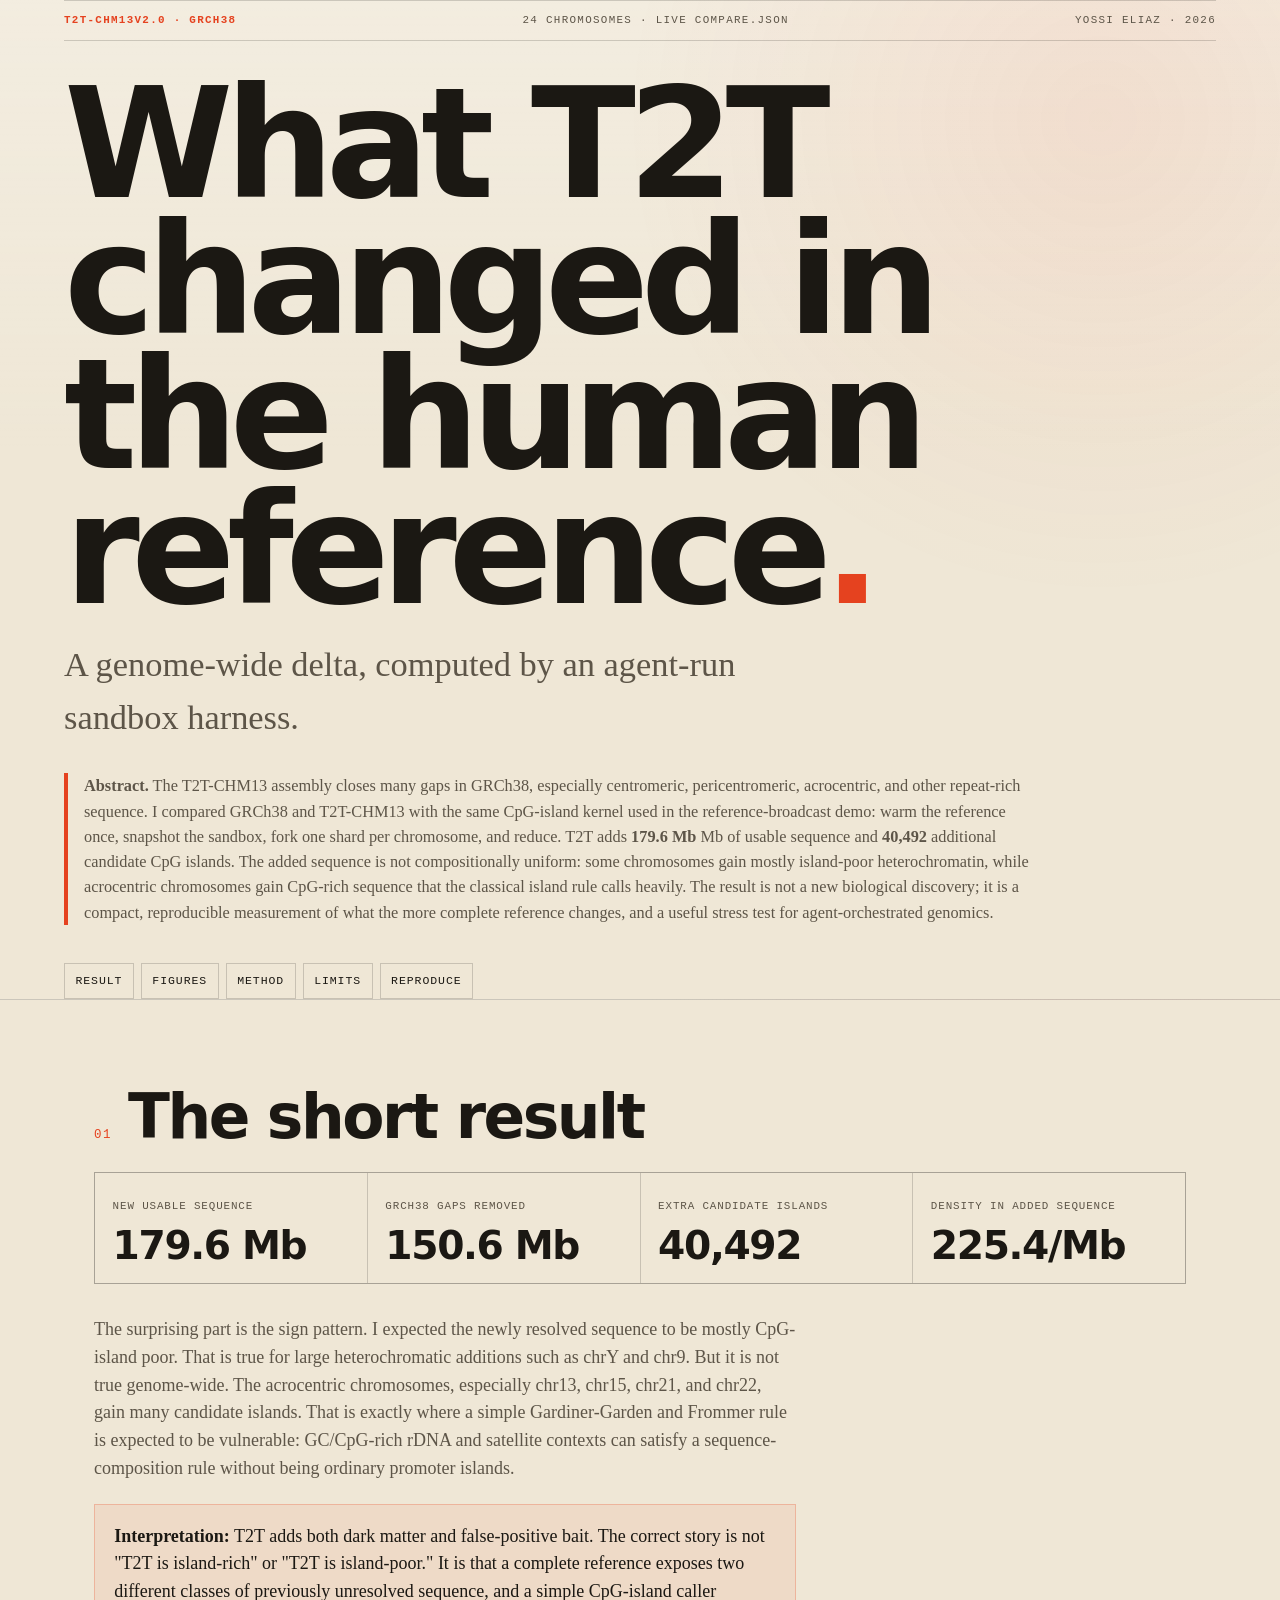
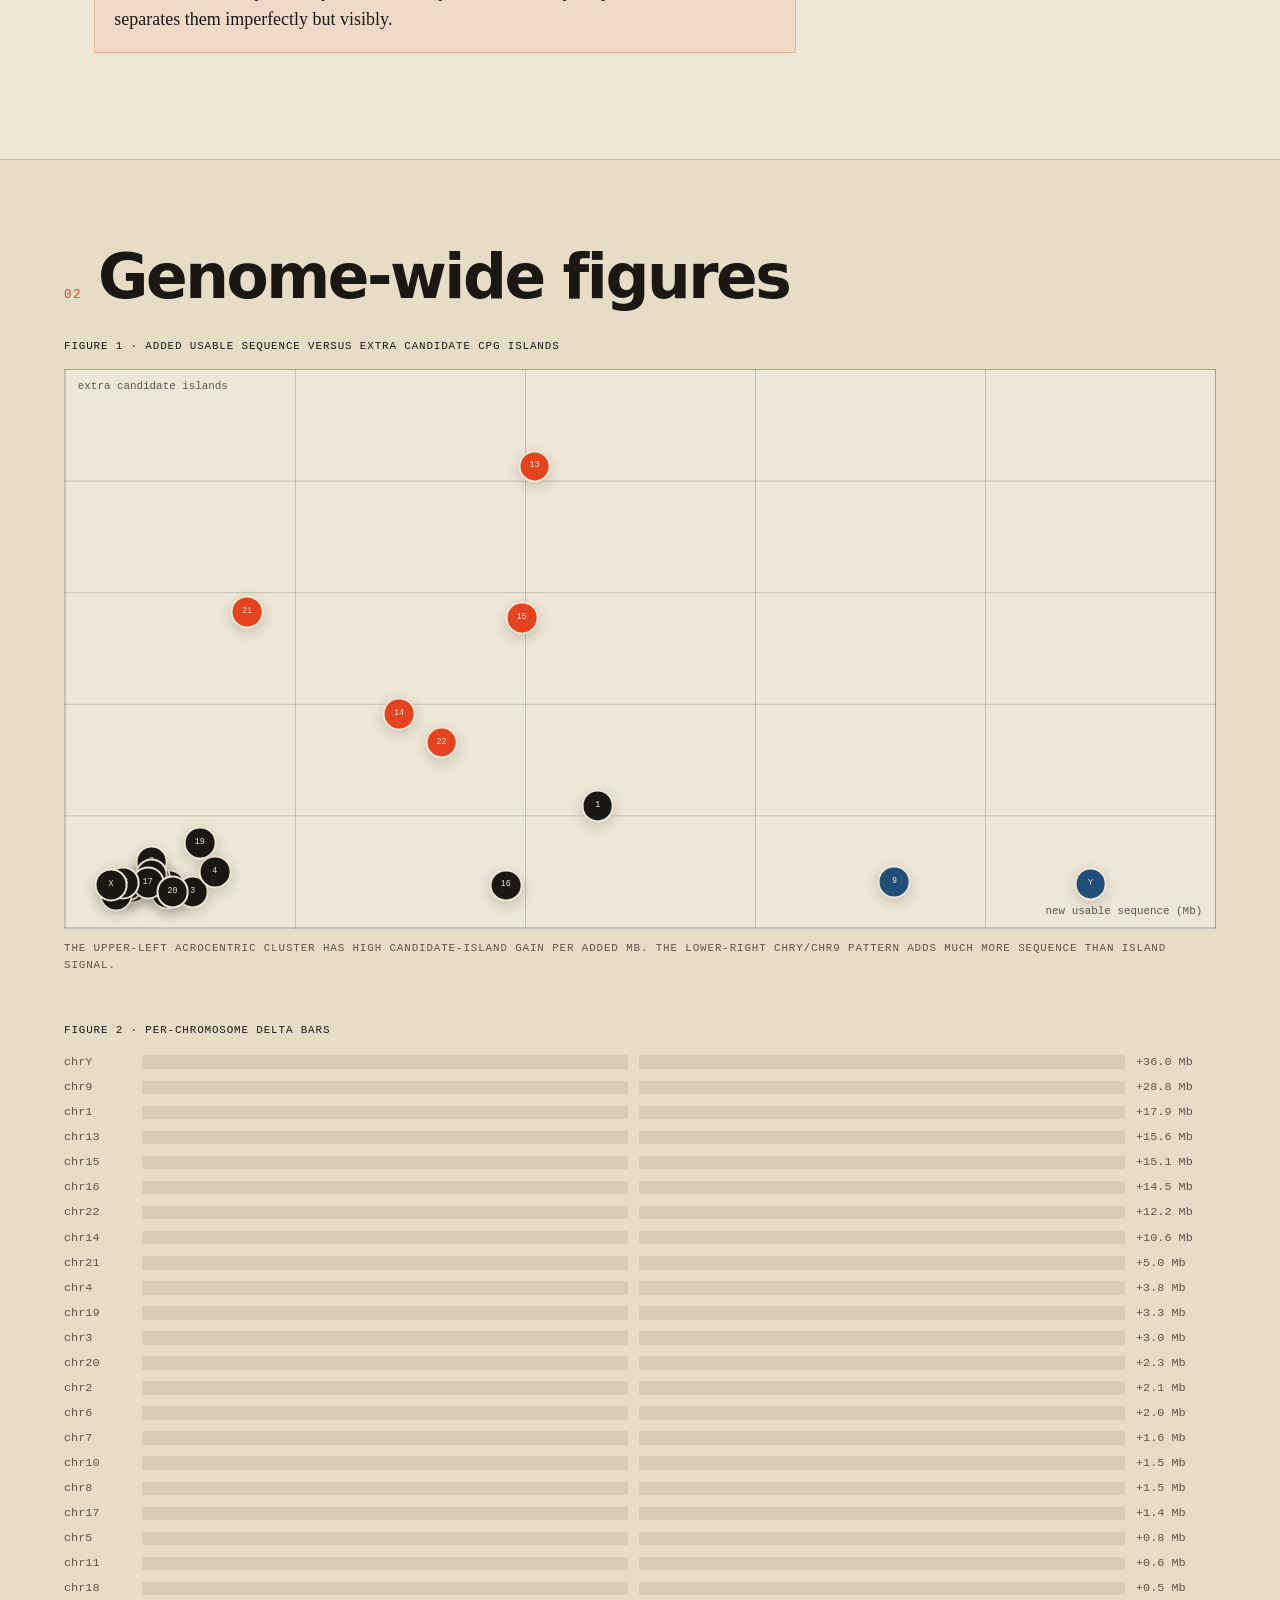
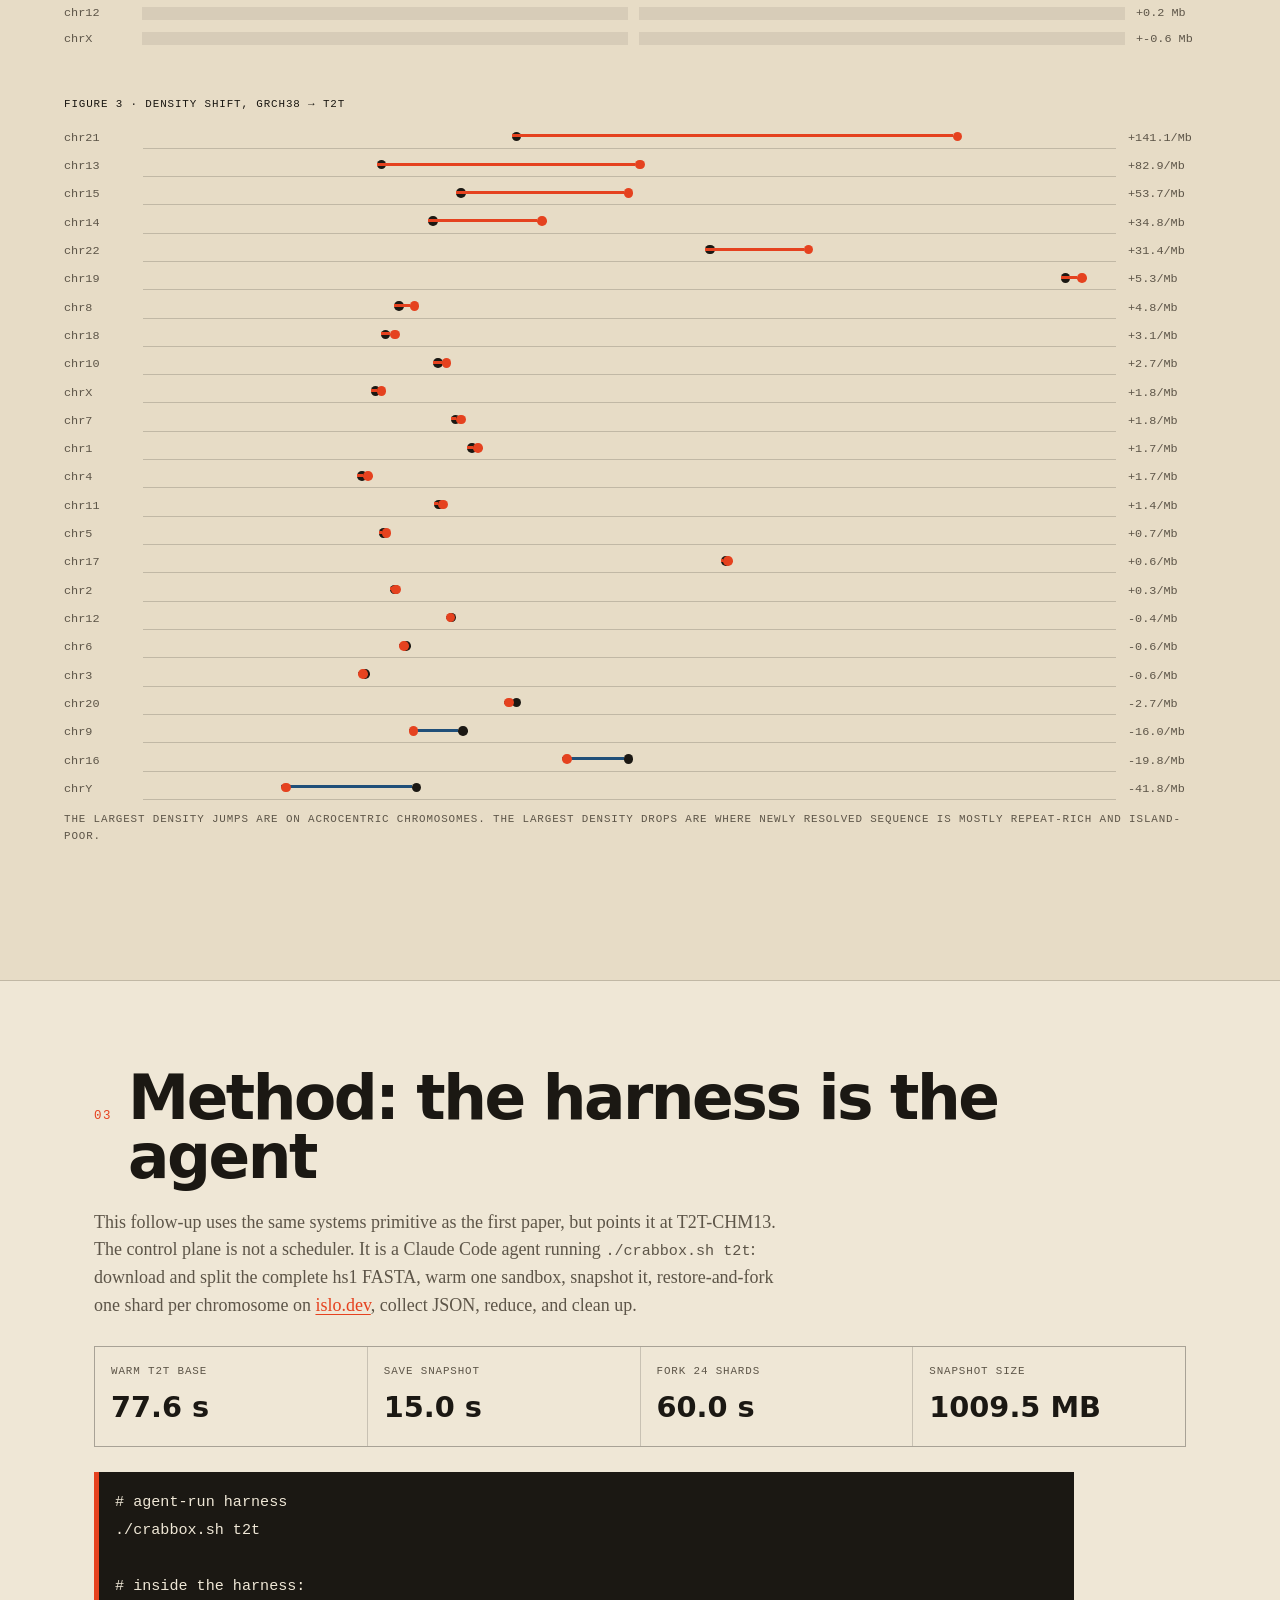
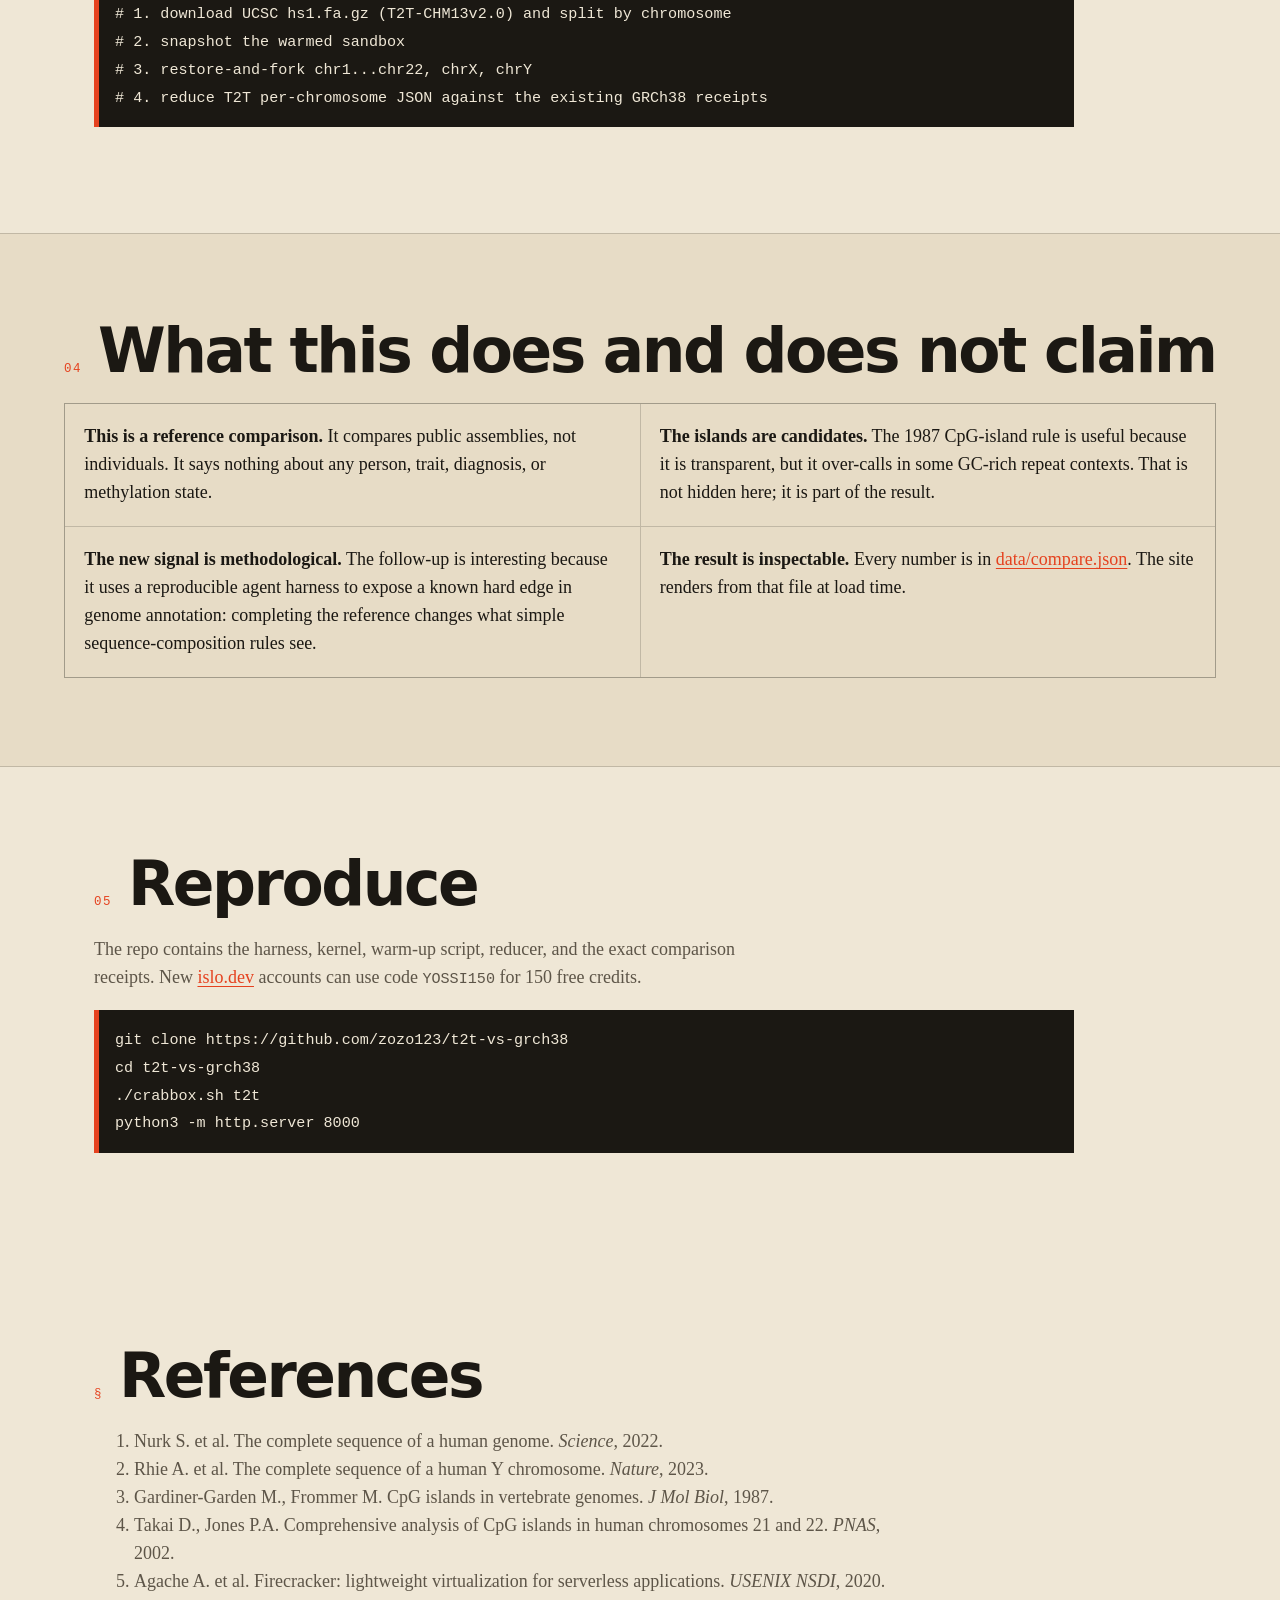
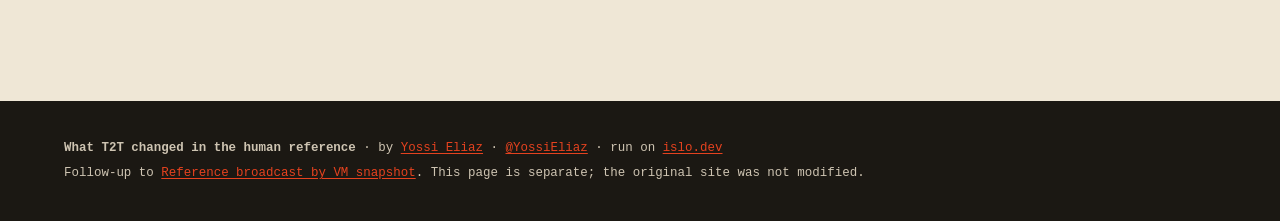
==== index.html @ 5357a129 "Publish T2T reference delta paper Co-authored-by: Cursor <cursoragent@cursor.com>" ====
<!doctype html>
<html lang="en">
<head>
  <meta charset="utf-8">
  <meta name="viewport" content="width=device-width, initial-scale=1">
  <title>What T2T changed in the human reference — a genome-wide delta from an agent-run sandbox harness</title>
  <meta name="description" content="A genome-wide GRCh38 to T2T-CHM13 comparison: 179.6 Mb of newly resolved sequence, 40,492 extra candidate CpG islands, and two distinct signals in the resolved sequence. Run end-to-end by a Claude Code harness on islo.dev.">
  <meta name="color-scheme" content="light">
  <meta property="og:type" content="article">
  <meta property="og:title" content="What T2T changed in the human reference">
  <meta property="og:description" content="The T2T delta is not one signal: resolved heterochromatin dilutes island density, while acrocentric/rDNA-rich sequence drives a large candidate-island gain.">
  <meta property="og:url" content="https://zozo123.github.io/t2t-vs-grch38/">
  <meta property="og:image" content="https://zozo123.github.io/t2t-vs-grch38/og.png">
  <meta name="twitter:card" content="summary_large_image">
  <meta name="twitter:site" content="@YossiEliaz">
  <meta name="twitter:creator" content="@YossiEliaz">
  <link rel="stylesheet" href="styles.css">
</head>
<body>
<header class="mast">
  <div class="rule"><span>T2T-CHM13v2.0 · GRCh38</span><span>24 chromosomes · live compare.json</span><span>Yossi Eliaz · 2026</span></div>
  <h1>What T2T changed in the human reference<span>.</span></h1>
  <p class="dek">A genome-wide delta, computed by an agent-run sandbox harness.</p>
  <p class="abstract"><b>Abstract.</b> The T2T-CHM13 assembly closes many gaps in GRCh38, especially centromeric, pericentromeric, acrocentric, and other repeat-rich sequence. I compared GRCh38 and T2T-CHM13 with the same CpG-island kernel used in the reference-broadcast demo: warm the reference once, snapshot the sandbox, fork one shard per chromosome, and reduce. T2T adds <b data-bind="totals.net_new_mb">179.6</b> Mb of usable sequence and <b data-bind="totals.extra_islands">40,492</b> additional candidate CpG islands. The added sequence is not compositionally uniform: some chromosomes gain mostly island-poor heterochromatin, while acrocentric chromosomes gain CpG-rich sequence that the classical island rule calls heavily. The result is not a new biological discovery; it is a compact, reproducible measurement of what the more complete reference changes, and a useful stress test for agent-orchestrated genomics.</p>
  <nav>
    <a href="#result">Result</a>
    <a href="#figures">Figures</a>
    <a href="#method">Method</a>
    <a href="#limits">Limits</a>
    <a href="#reproduce">Reproduce</a>
  </nav>
</header>

<main>
  <section id="result" class="section">
    <div class="section-head"><span>01</span><h2>The short result</h2></div>
    <div class="stats">
      <div><span>New usable sequence</span><b data-bind="totals.net_new_mb">179.6 Mb</b></div>
      <div><span>GRCh38 gaps removed</span><b data-bind="totals.grch38_n_mb">150.6 Mb</b></div>
      <div><span>Extra candidate islands</span><b data-bind="totals.extra_islands">40,492</b></div>
      <div><span>Density in added sequence</span><b data-bind="totals.new_seq_isl_per_mb">225.4/Mb</b></div>
    </div>
    <p class="lead">The surprising part is the sign pattern. I expected the newly resolved sequence to be mostly CpG-island poor. That is true for large heterochromatic additions such as chrY and chr9. But it is not true genome-wide. The acrocentric chromosomes, especially chr13, chr15, chr21, and chr22, gain many candidate islands. That is exactly where a simple Gardiner-Garden and Frommer rule is expected to be vulnerable: GC/CpG-rich rDNA and satellite contexts can satisfy a sequence-composition rule without being ordinary promoter islands.</p>
    <p class="callout"><b>Interpretation:</b> T2T adds both dark matter and false-positive bait. The correct story is not "T2T is island-rich" or "T2T is island-poor." It is that a complete reference exposes two different classes of previously unresolved sequence, and a simple CpG-island caller separates them imperfectly but visibly.</p>
  </section>

  <section id="figures" class="section alt">
    <div class="section-head"><span>02</span><h2>Genome-wide figures</h2></div>
    <figure>
      <figcaption>Figure 1 · Added usable sequence versus extra candidate CpG islands</figcaption>
      <div id="scatter" class="scatter" aria-label="Chromosome scatter plot"></div>
      <p class="note">The upper-left acrocentric cluster has high candidate-island gain per added Mb. The lower-right chrY/chr9 pattern adds much more sequence than island signal.</p>
    </figure>
    <figure>
      <figcaption>Figure 2 · Per-chromosome delta bars</figcaption>
      <div id="bars" class="bars" aria-label="Per-chromosome delta bars"></div>
    </figure>
    <figure>
      <figcaption>Figure 3 · Density shift, GRCh38 → T2T</figcaption>
      <div id="density" class="density" aria-label="Density slope chart"></div>
      <p class="note">The largest density jumps are on acrocentric chromosomes. The largest density drops are where newly resolved sequence is mostly repeat-rich and island-poor.</p>
    </figure>
  </section>

  <section id="method" class="section">
    <div class="section-head"><span>03</span><h2>Method: the harness is the agent</h2></div>
    <p class="lead">This follow-up uses the same systems primitive as the first paper, but points it at T2T-CHM13. The control plane is not a scheduler. It is a Claude Code agent running <code>./crabbox.sh t2t</code>: download and split the complete hs1 FASTA, warm one sandbox, snapshot it, restore-and-fork one shard per chromosome on <a href="https://islo.dev">islo.dev</a>, collect JSON, reduce, and clean up.</p>
    <div class="timeline">
      <div><span>Warm T2T base</span><b data-bind="timings.warmup_sec">77.6 s</b></div>
      <div><span>Save snapshot</span><b data-bind="snapshot.save_sec">15.0 s</b></div>
      <div><span>Fork 24 shards</span><b data-bind="timings.map_wallclock_sec">60.0 s</b></div>
      <div><span>Snapshot size</span><b data-bind="snapshot.size">1009.5 MB</b></div>
    </div>
    <pre><code># agent-run harness
./crabbox.sh t2t

# inside the harness:
# 1. download UCSC hs1.fa.gz (T2T-CHM13v2.0) and split by chromosome
# 2. snapshot the warmed sandbox
# 3. restore-and-fork chr1...chr22, chrX, chrY
# 4. reduce T2T per-chromosome JSON against the existing GRCh38 receipts</code></pre>
  </section>

  <section id="limits" class="section alt">
    <div class="section-head"><span>04</span><h2>What this does and does not claim</h2></div>
    <div class="grid">
      <p><b>This is a reference comparison.</b> It compares public assemblies, not individuals. It says nothing about any person, trait, diagnosis, or methylation state.</p>
      <p><b>The islands are candidates.</b> The 1987 CpG-island rule is useful because it is transparent, but it over-calls in some GC-rich repeat contexts. That is not hidden here; it is part of the result.</p>
      <p><b>The new signal is methodological.</b> The follow-up is interesting because it uses a reproducible agent harness to expose a known hard edge in genome annotation: completing the reference changes what simple sequence-composition rules see.</p>
      <p><b>The result is inspectable.</b> Every number is in <a href="./data/compare.json">data/compare.json</a>. The site renders from that file at load time.</p>
    </div>
  </section>

  <section id="reproduce" class="section">
    <div class="section-head"><span>05</span><h2>Reproduce</h2></div>
    <p class="lead">The repo contains the harness, kernel, warm-up script, reducer, and the exact comparison receipts. New <a href="https://islo.dev">islo.dev</a> accounts can use code <code>YOSSI150</code> for 150 free credits.</p>
    <pre><code>git clone https://github.com/zozo123/t2t-vs-grch38
cd t2t-vs-grch38
./crabbox.sh t2t
python3 -m http.server 8000</code></pre>
  </section>

  <section class="section refs">
    <div class="section-head"><span>§</span><h2>References</h2></div>
    <ol>
      <li>Nurk S. et al. The complete sequence of a human genome. <i>Science</i>, 2022.</li>
      <li>Rhie A. et al. The complete sequence of a human Y chromosome. <i>Nature</i>, 2023.</li>
      <li>Gardiner-Garden M., Frommer M. CpG islands in vertebrate genomes. <i>J Mol Biol</i>, 1987.</li>
      <li>Takai D., Jones P.A. Comprehensive analysis of CpG islands in human chromosomes 21 and 22. <i>PNAS</i>, 2002.</li>
      <li>Agache A. et al. Firecracker: lightweight virtualization for serverless applications. <i>USENIX NSDI</i>, 2020.</li>
    </ol>
  </section>
</main>

<footer>
  <p><b>What T2T changed in the human reference</b> · by <a href="https://www.linkedin.com/in/yossi-eliaz">Yossi Eliaz</a> · <a href="https://x.com/YossiEliaz">@YossiEliaz</a> · run on <a href="https://islo.dev">islo.dev</a></p>
  <p>Follow-up to <a href="https://zozo123.github.io/genomics-sandboxes/">Reference broadcast by VM snapshot</a>. This page is separate; the original site was not modified.</p>
</footer>

<script src="script.js"></script>
</body>
</html>
---- styles.css ----
:root {
  --paper: #efe7d6;
  --paper-2: #e7dcc6;
  --ink: #1b1813;
  --ink-2: #5d5548;
  --rule: rgba(27, 24, 19, .18);
  --hot: #e5421f;
  --blue: #204f79;
  --green: #486b36;
  --mono: "IBM Plex Mono", ui-monospace, SFMono-Regular, Menlo, monospace;
  --serif: "Newsreader", Georgia, serif;
  --display: "Bricolage Grotesque", Inter, system-ui, sans-serif;
}
* { box-sizing: border-box; }
body {
  margin: 0;
  background: var(--paper);
  color: var(--ink);
  font-family: var(--serif);
  font-size: 18px;
  line-height: 1.55;
}
a { color: var(--hot); text-underline-offset: .15em; }
.mast, .section, footer { padding-inline: clamp(1.25rem, 5vw, 5rem); }
.mast {
  min-height: 92vh;
  display: flex;
  flex-direction: column;
  justify-content: center;
  border-bottom: 1px solid var(--rule);
  background:
    radial-gradient(circle at 86% 12%, rgba(229,66,31,.08), transparent 34%),
    linear-gradient(180deg, rgba(255,255,255,.24), transparent 45%);
}
.rule {
  display: flex;
  justify-content: space-between;
  gap: 1rem;
  max-width: 1180px;
  font-family: var(--mono);
  font-size: .68rem;
  text-transform: uppercase;
  letter-spacing: .12em;
  color: var(--ink-2);
  border-block: 1px solid var(--rule);
  padding: .7rem 0;
}
.rule span:first-child { color: var(--hot); font-weight: 600; }
h1 {
  max-width: 980px;
  margin: 2.2rem 0 0;
  font-family: var(--display);
  font-weight: 800;
  letter-spacing: -.055em;
  line-height: .88;
  font-size: clamp(4rem, 12vw, 10.5rem);
}
h1 span { color: var(--hot); }
.dek {
  margin: 1.3rem 0 .8rem;
  max-width: 720px;
  font-size: clamp(1.3rem, 3vw, 2.15rem);
  color: var(--ink-2);
}
.abstract {
  max-width: 980px;
  margin: 1rem 0 1.4rem;
  color: var(--ink-2);
  font-size: 1.02rem;
  border-left: 4px solid var(--hot);
  padding-left: 1rem;
}
nav { display: flex; flex-wrap: wrap; gap: .45rem; margin-top: 1rem; }
nav a {
  font-family: var(--mono);
  font-size: .72rem;
  text-transform: uppercase;
  letter-spacing: .08em;
  color: var(--ink);
  border: 1px solid var(--rule);
  padding: .48rem .65rem;
  text-decoration: none;
}
nav a:hover { background: var(--ink); color: var(--paper); }
.section {
  max-width: 1220px;
  margin: 0 auto;
  padding-block: clamp(3rem, 7vw, 5.5rem);
}
.section.alt {
  max-width: none;
  background: var(--paper-2);
  border-block: 1px solid var(--rule);
}
.section.alt > * { max-width: 1220px; margin-inline: auto; }
.section-head {
  display: grid;
  grid-template-columns: auto 1fr;
  gap: 1rem;
  align-items: baseline;
  margin-bottom: 1.4rem;
}
.section-head span {
  font-family: var(--mono);
  color: var(--hot);
  font-size: .78rem;
  letter-spacing: .12em;
}
h2 {
  margin: 0;
  font-family: var(--display);
  font-size: clamp(2rem, 4.8vw, 4rem);
  line-height: .95;
  letter-spacing: -.04em;
}
.lead, .callout { max-width: 78ch; color: var(--ink-2); }
.callout {
  color: var(--ink);
  background: rgba(229,66,31,.08);
  border: 1px solid rgba(229,66,31,.25);
  padding: 1.1rem 1.2rem;
  margin-top: 1.3rem;
}
.stats {
  display: grid;
  grid-template-columns: repeat(4, minmax(0, 1fr));
  gap: 1px;
  margin: 1.6rem 0 2rem;
  background: var(--rule);
  border: 1px solid var(--rule);
}
.stats div {
  background: var(--paper);
  padding: 1.1rem;
}
.stats span, figcaption, .note {
  font-family: var(--mono);
  text-transform: uppercase;
  letter-spacing: .08em;
  font-size: .68rem;
  color: var(--ink-2);
}
.stats b {
  display: block;
  margin-top: .5rem;
  font-family: var(--display);
  font-size: clamp(1.5rem, 3.2vw, 2.45rem);
  line-height: 1;
  letter-spacing: -.035em;
}
figure { margin: 2rem 0 3rem; }
figcaption { margin-bottom: .9rem; color: var(--ink); }
.scatter {
  position: relative;
  height: 560px;
  background:
    linear-gradient(90deg, var(--rule) 1px, transparent 1px) 0 0 / 20% 100%,
    linear-gradient(0deg, var(--rule) 1px, transparent 1px) 0 0 / 100% 20%,
    rgba(255,255,255,.28);
  border: 1px solid var(--rule);
}
.pt {
  position: absolute;
  width: 2.05rem;
  height: 2.05rem;
  transform: translate(-50%, 50%);
  border-radius: 50%;
  display: grid;
  place-items: center;
  background: var(--ink);
  color: var(--paper);
  font-family: var(--mono);
  font-size: .52rem;
  border: 2px solid var(--paper);
  box-shadow: 0 4px 14px rgba(27,24,19,.18);
}
.pt.acro { background: var(--hot); }
.pt.het { background: var(--blue); }
.axis {
  position: absolute;
  font-family: var(--mono);
  font-size: .68rem;
  color: var(--ink-2);
}
.axis.x { right: .8rem; bottom: .5rem; }
.axis.y { left: .8rem; top: .5rem; }
.bars, .density { display: grid; gap: .42rem; }
.barrow {
  display: grid;
  grid-template-columns: 4.2rem 1fr 1fr 5rem;
  gap: .7rem;
  align-items: center;
}
.barrow .name, .barrow .val, .density .name, .density .val {
  font-family: var(--mono);
  font-size: .74rem;
  color: var(--ink-2);
}
.track {
  height: .85rem;
  background: rgba(27,24,19,.08);
  position: relative;
  overflow: hidden;
}
.fill {
  height: 100%;
  width: var(--w);
  background: var(--blue);
}
.fill.hot { background: var(--hot); }
.fill.green { background: var(--green); }
.density-row {
  display: grid;
  grid-template-columns: 4.2rem 1fr 5.5rem;
  gap: .75rem;
  align-items: center;
}
.slope {
  height: 1.35rem;
  position: relative;
  border-bottom: 1px solid var(--rule);
}
.slope i {
  position: absolute;
  top: .45rem;
  left: var(--a);
  width: max(2px, calc(var(--b) - var(--a)));
  height: 3px;
  background: var(--hot);
}
.slope i.down {
  background: var(--blue);
  left: var(--b);
  width: max(2px, calc(var(--a) - var(--b)));
}
.slope:before, .slope:after {
  content: "";
  position: absolute;
  top: .28rem;
  width: .6rem;
  height: .6rem;
  border-radius: 50%;
  background: var(--ink);
}
.slope:before { left: var(--a); }
.slope:after { left: var(--b); background: var(--hot); }
.timeline {
  display: grid;
  grid-template-columns: repeat(4, minmax(0, 1fr));
  gap: 1px;
  margin: 1.6rem 0;
  background: var(--rule);
  border: 1px solid var(--rule);
}
.timeline div {
  background: var(--paper);
  padding: 1rem;
}
.timeline span {
  display: block;
  font-family: var(--mono);
  font-size: .68rem;
  text-transform: uppercase;
  letter-spacing: .08em;
  color: var(--ink-2);
}
.timeline b {
  display: block;
  font-family: var(--display);
  font-size: 1.8rem;
  margin-top: .35rem;
}
pre {
  max-width: 980px;
  overflow: auto;
  background: var(--ink);
  color: #efe7d6;
  padding: 1rem;
  border-left: 5px solid var(--hot);
}
code { font-family: var(--mono); font-size: .84em; }
.grid {
  display: grid;
  grid-template-columns: repeat(2, minmax(0, 1fr));
  gap: 1px;
  background: var(--rule);
  border: 1px solid var(--rule);
}
.grid p {
  margin: 0;
  background: var(--paper-2);
  padding: 1.2rem;
}
.refs ol { max-width: 88ch; color: var(--ink-2); }
footer {
  background: var(--ink);
  color: #cec4b2;
  padding-block: 2rem;
  font-family: var(--mono);
  font-size: .78rem;
}
footer p { max-width: 1220px; margin: .35rem auto; }
footer a { color: var(--hot); }
@media (max-width: 760px) {
  .rule { display: grid; }
  .stats, .timeline, .grid { grid-template-columns: 1fr; }
  .barrow { grid-template-columns: 3.6rem 1fr; }
  .barrow .track:nth-of-type(2), .barrow .val { display: none; }
  .scatter { height: 430px; }
}
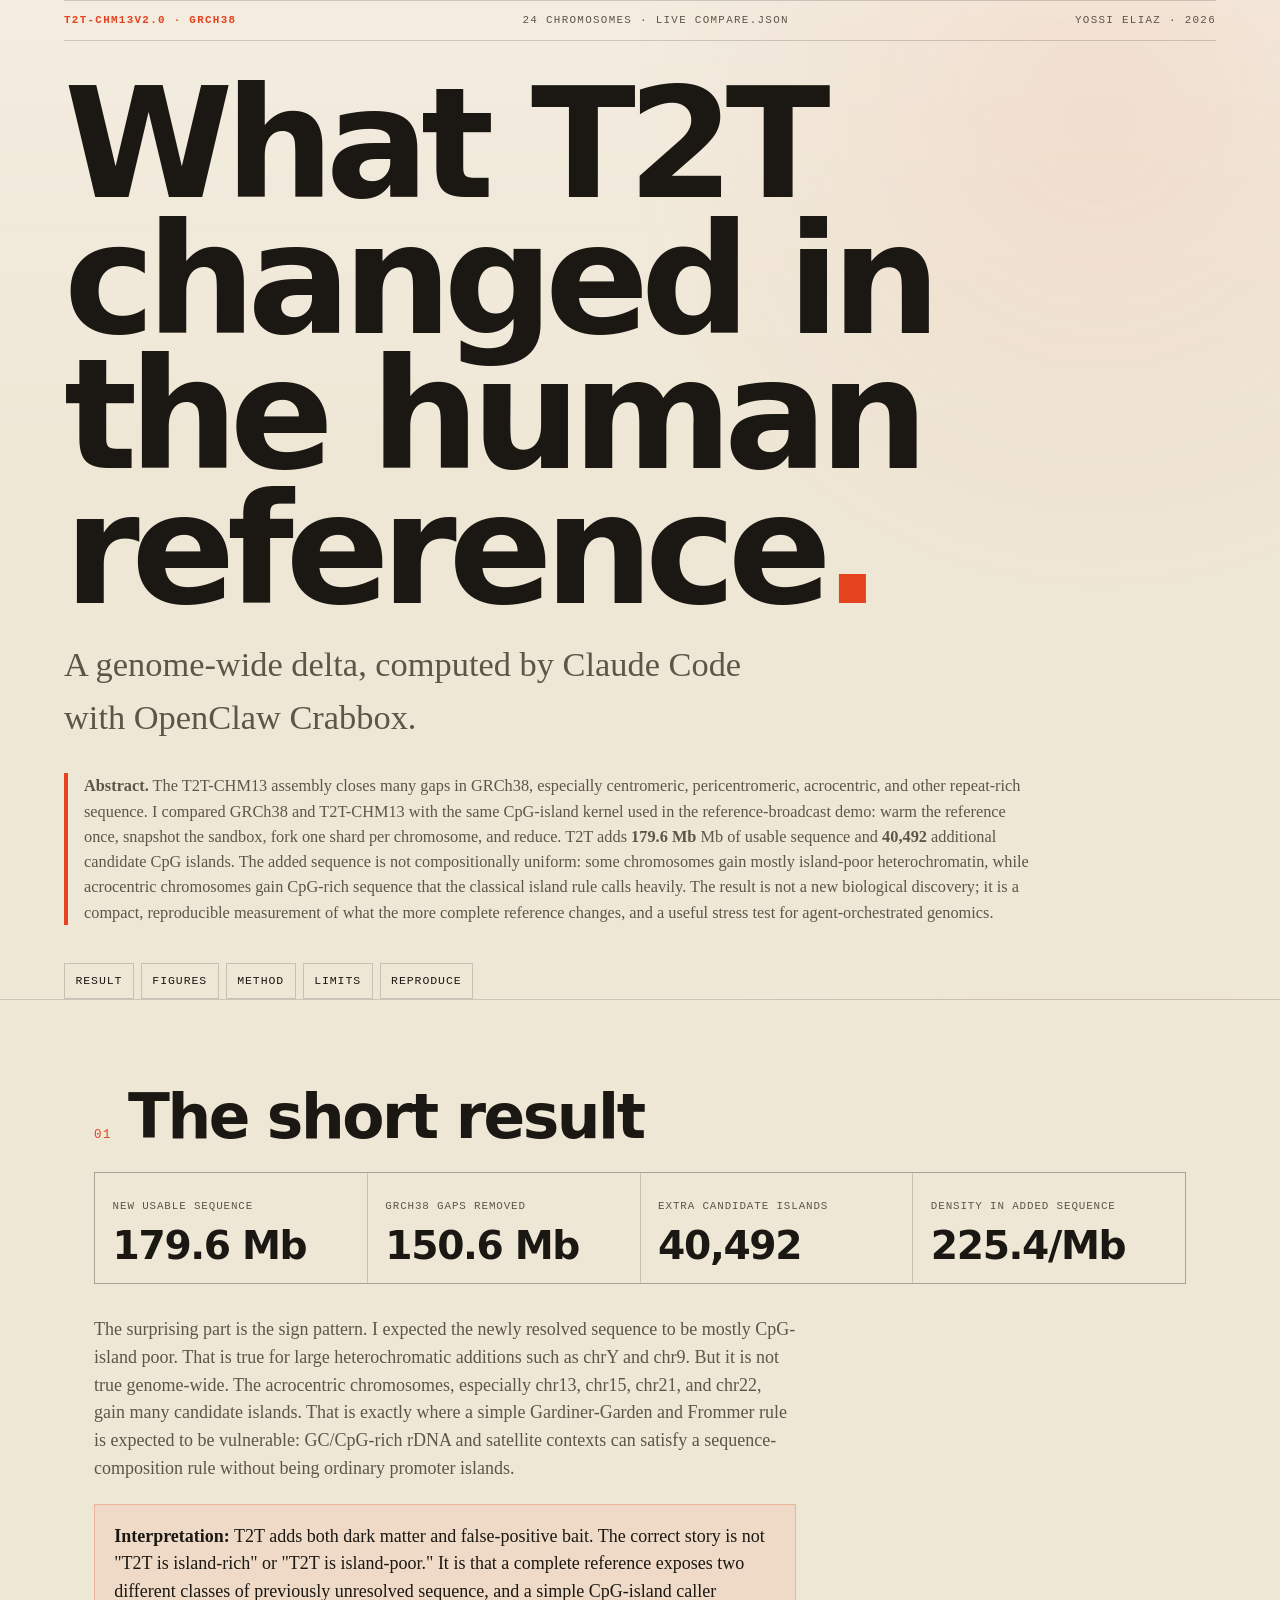
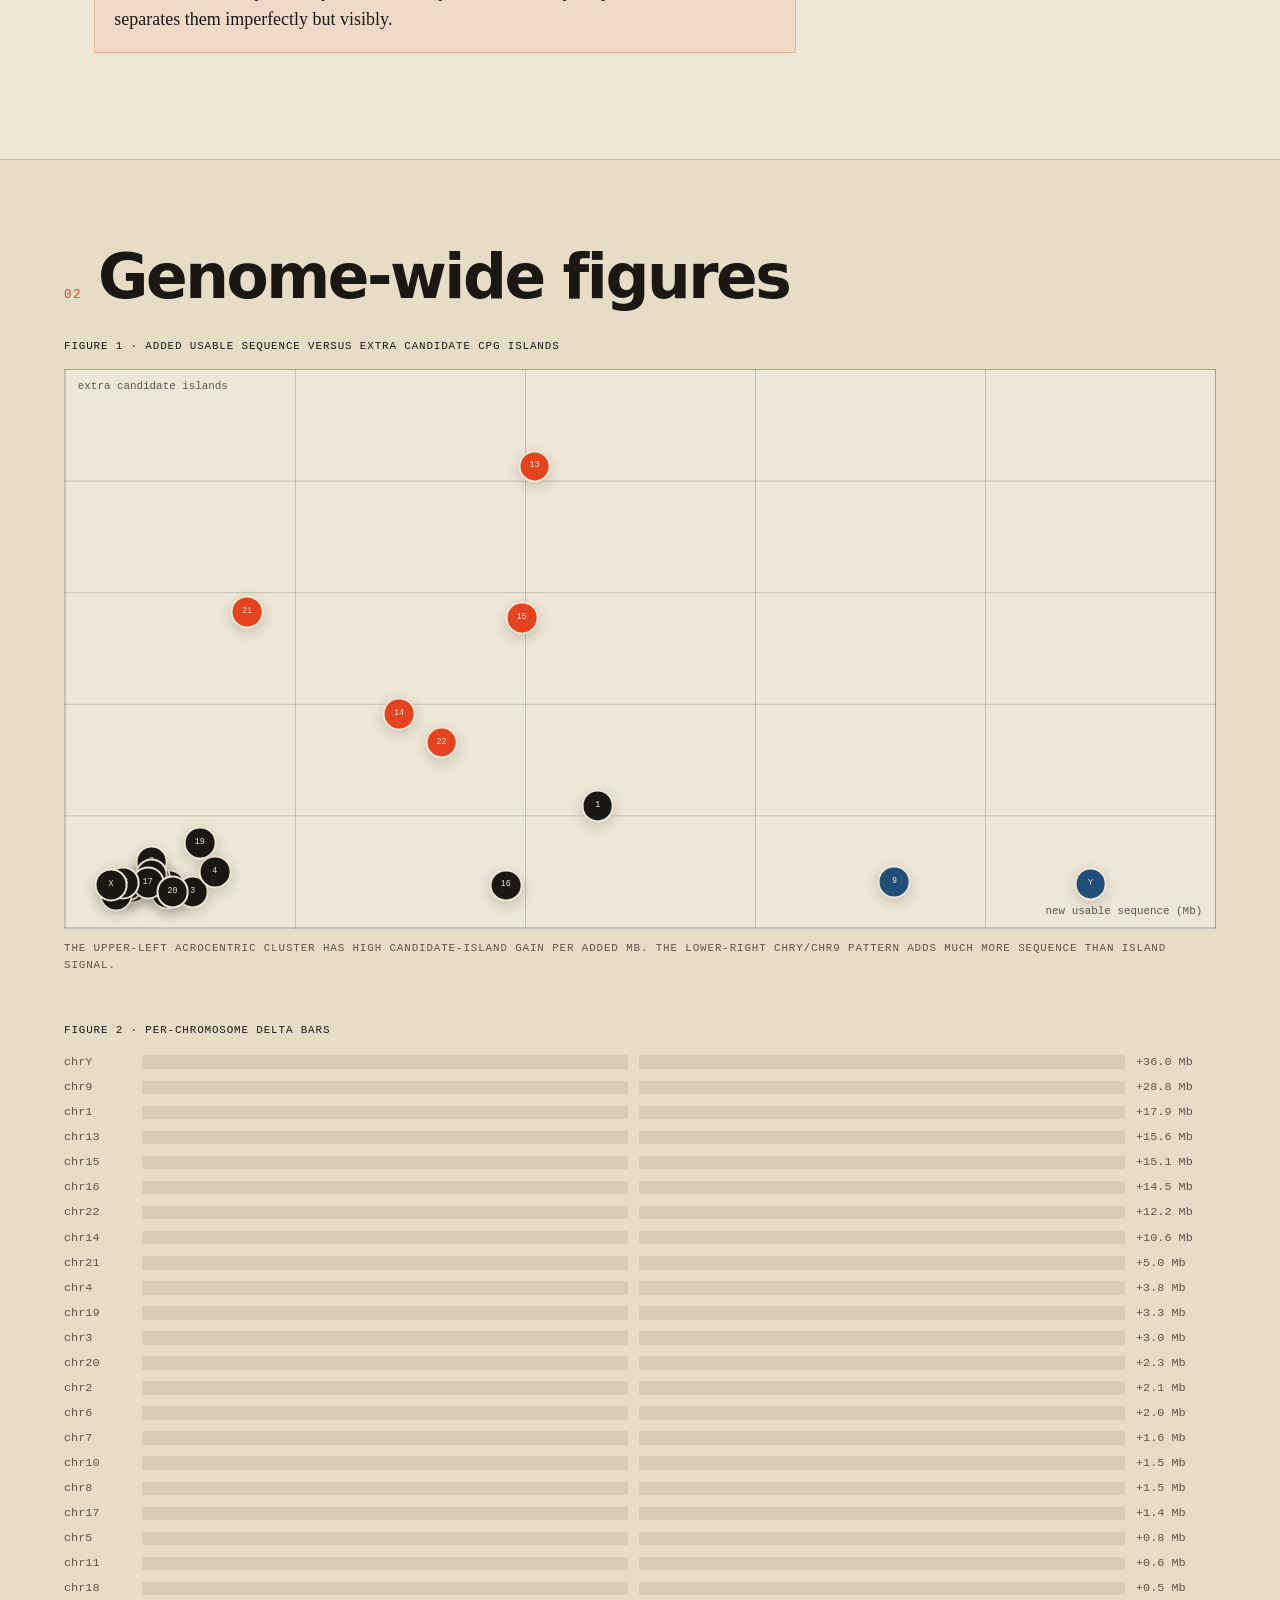
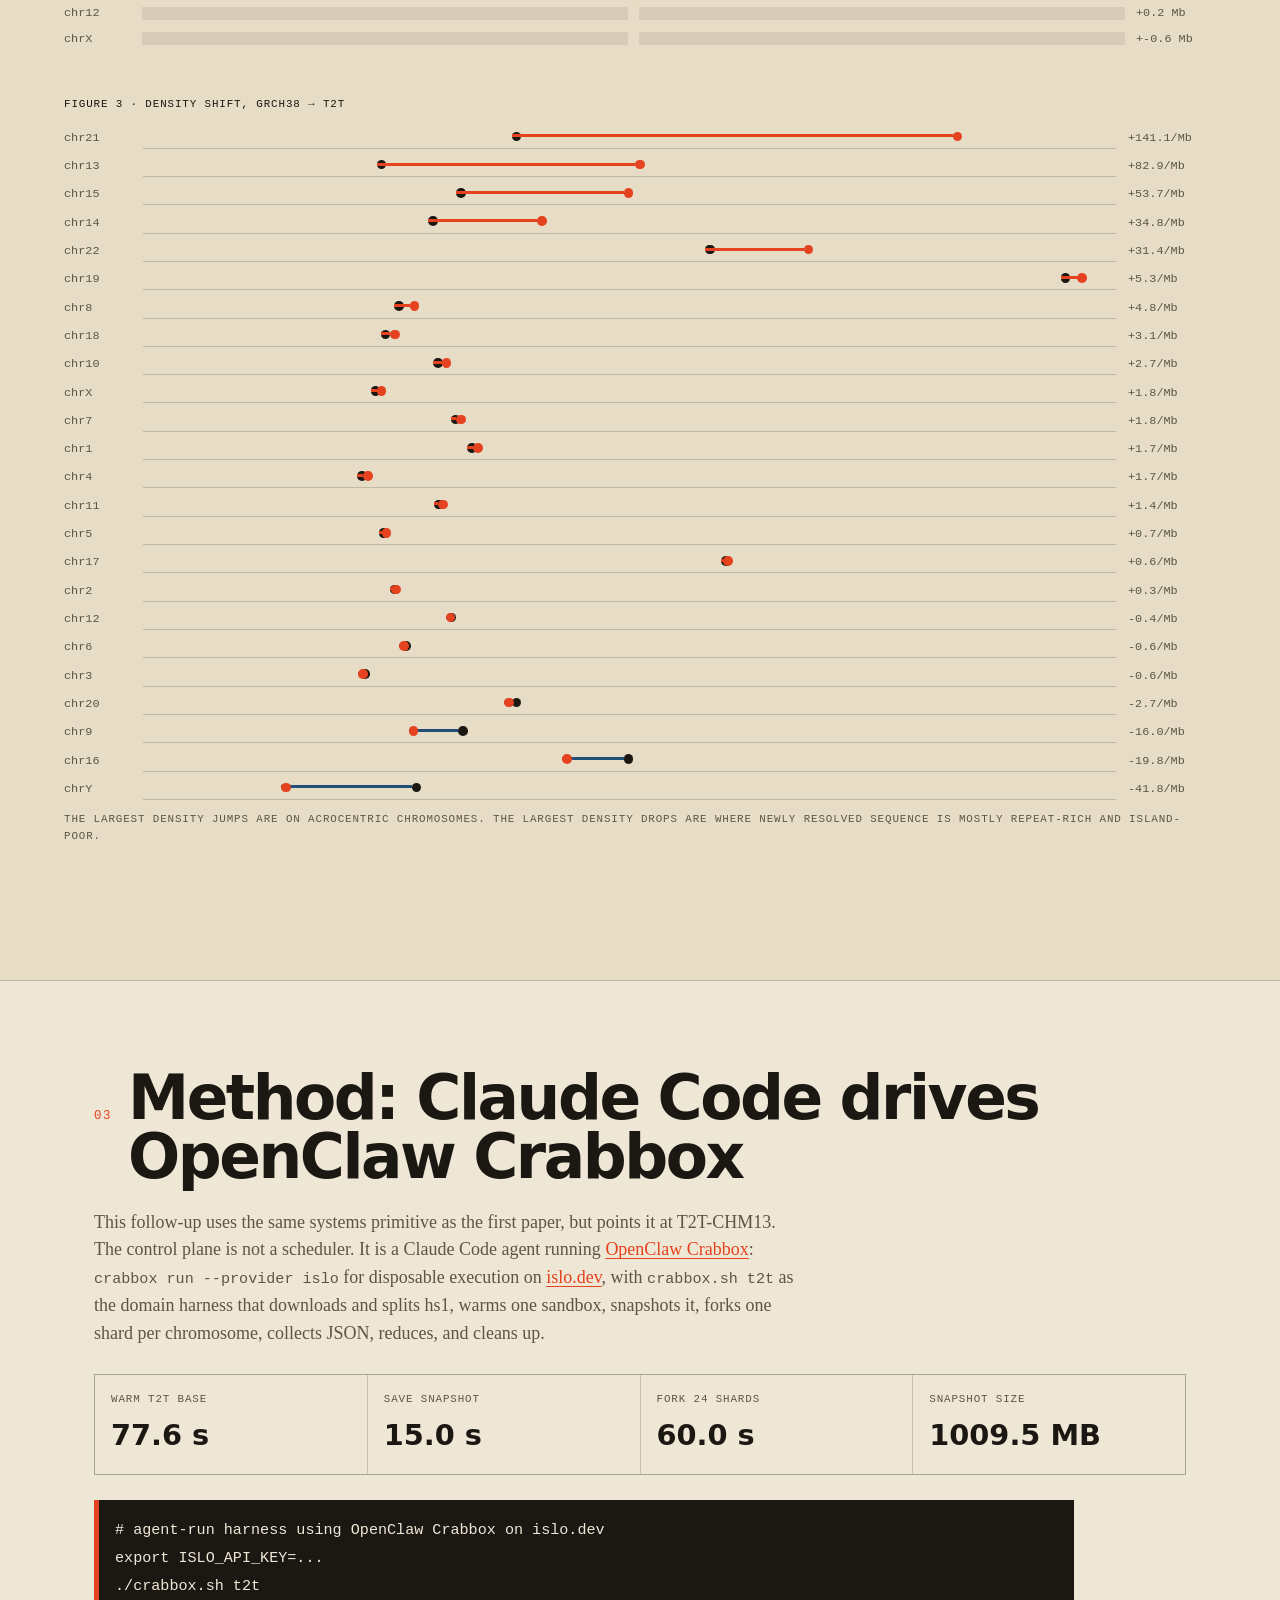
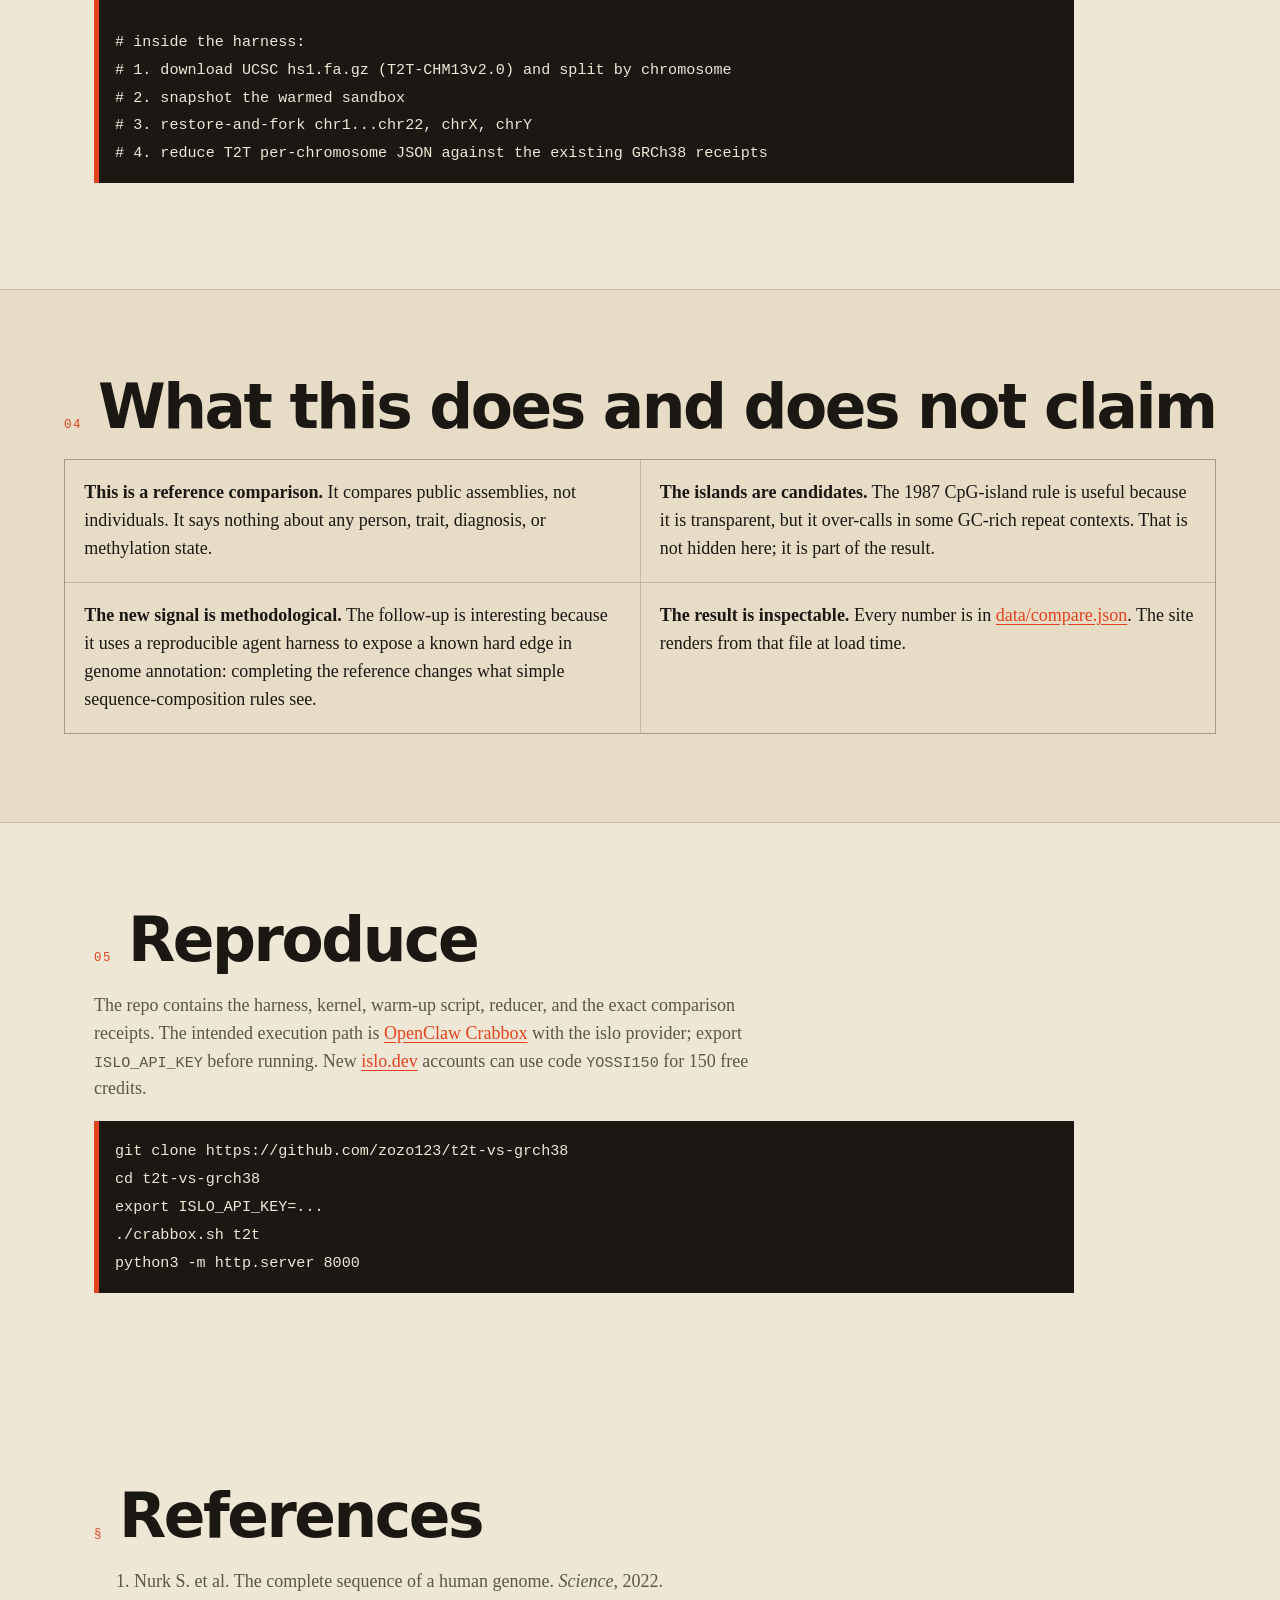
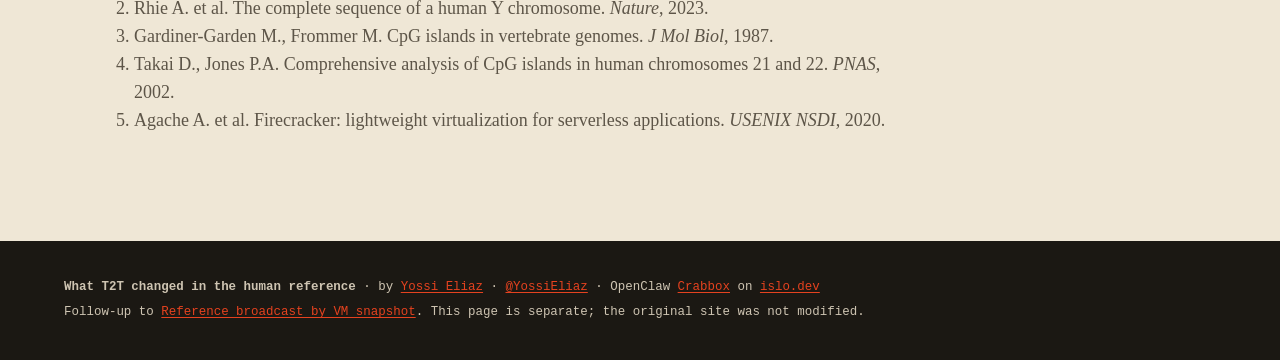
==== commit 61d1488d: "Use OpenClaw Crabbox for T2T harness Co-authored-by: Cursor <cursoragent@cursor.com>" ====
--- a/index.html
+++ b/index.html
@@ -3,8 +3,8 @@
 <head>
   <meta charset="utf-8">
   <meta name="viewport" content="width=device-width, initial-scale=1">
-  <title>What T2T changed in the human reference — a genome-wide delta from an agent-run sandbox harness</title>
-  <meta name="description" content="A genome-wide GRCh38 to T2T-CHM13 comparison: 179.6 Mb of newly resolved sequence, 40,492 extra candidate CpG islands, and two distinct signals in the resolved sequence. Run end-to-end by a Claude Code harness on islo.dev.">
+  <title>What T2T changed in the human reference — a genome-wide delta with OpenClaw Crabbox</title>
+  <meta name="description" content="A genome-wide GRCh38 to T2T-CHM13 comparison: 179.6 Mb of newly resolved sequence, 40,492 extra candidate CpG islands, and two distinct signals in the resolved sequence. Orchestrated by Claude Code with OpenClaw Crabbox on islo.dev.">
   <meta name="color-scheme" content="light">
   <meta property="og:type" content="article">
   <meta property="og:title" content="What T2T changed in the human reference">
@@ -20,7 +20,7 @@
 <header class="mast">
   <div class="rule"><span>T2T-CHM13v2.0 · GRCh38</span><span>24 chromosomes · live compare.json</span><span>Yossi Eliaz · 2026</span></div>
   <h1>What T2T changed in the human reference<span>.</span></h1>
-  <p class="dek">A genome-wide delta, computed by an agent-run sandbox harness.</p>
+  <p class="dek">A genome-wide delta, computed by Claude Code with OpenClaw Crabbox.</p>
   <p class="abstract"><b>Abstract.</b> The T2T-CHM13 assembly closes many gaps in GRCh38, especially centromeric, pericentromeric, acrocentric, and other repeat-rich sequence. I compared GRCh38 and T2T-CHM13 with the same CpG-island kernel used in the reference-broadcast demo: warm the reference once, snapshot the sandbox, fork one shard per chromosome, and reduce. T2T adds <b data-bind="totals.net_new_mb">179.6</b> Mb of usable sequence and <b data-bind="totals.extra_islands">40,492</b> additional candidate CpG islands. The added sequence is not compositionally uniform: some chromosomes gain mostly island-poor heterochromatin, while acrocentric chromosomes gain CpG-rich sequence that the classical island rule calls heavily. The result is not a new biological discovery; it is a compact, reproducible measurement of what the more complete reference changes, and a useful stress test for agent-orchestrated genomics.</p>
   <nav>
     <a href="#result">Result</a>
@@ -63,15 +63,16 @@
   </section>
 
   <section id="method" class="section">
-    <div class="section-head"><span>03</span><h2>Method: the harness is the agent</h2></div>
-    <p class="lead">This follow-up uses the same systems primitive as the first paper, but points it at T2T-CHM13. The control plane is not a scheduler. It is a Claude Code agent running <code>./crabbox.sh t2t</code>: download and split the complete hs1 FASTA, warm one sandbox, snapshot it, restore-and-fork one shard per chromosome on <a href="https://islo.dev">islo.dev</a>, collect JSON, reduce, and clean up.</p>
+    <div class="section-head"><span>03</span><h2>Method: Claude Code drives OpenClaw Crabbox</h2></div>
+    <p class="lead">This follow-up uses the same systems primitive as the first paper, but points it at T2T-CHM13. The control plane is not a scheduler. It is a Claude Code agent running <a href="https://github.com/openclaw/crabbox">OpenClaw Crabbox</a>: <code>crabbox run --provider islo</code> for disposable execution on <a href="https://islo.dev">islo.dev</a>, with <code>crabbox.sh t2t</code> as the domain harness that downloads and splits hs1, warms one sandbox, snapshots it, forks one shard per chromosome, collects JSON, reduces, and cleans up.</p>
     <div class="timeline">
       <div><span>Warm T2T base</span><b data-bind="timings.warmup_sec">77.6 s</b></div>
       <div><span>Save snapshot</span><b data-bind="snapshot.save_sec">15.0 s</b></div>
       <div><span>Fork 24 shards</span><b data-bind="timings.map_wallclock_sec">60.0 s</b></div>
       <div><span>Snapshot size</span><b data-bind="snapshot.size">1009.5 MB</b></div>
     </div>
-    <pre><code># agent-run harness
+    <pre><code># agent-run harness using OpenClaw Crabbox on islo.dev
+export ISLO_API_KEY=...
 ./crabbox.sh t2t
 
 # inside the harness:
@@ -93,9 +94,10 @@
 
   <section id="reproduce" class="section">
     <div class="section-head"><span>05</span><h2>Reproduce</h2></div>
-    <p class="lead">The repo contains the harness, kernel, warm-up script, reducer, and the exact comparison receipts. New <a href="https://islo.dev">islo.dev</a> accounts can use code <code>YOSSI150</code> for 150 free credits.</p>
+    <p class="lead">The repo contains the harness, kernel, warm-up script, reducer, and the exact comparison receipts. The intended execution path is <a href="https://github.com/openclaw/crabbox">OpenClaw Crabbox</a> with the islo provider; export <code>ISLO_API_KEY</code> before running. New <a href="https://islo.dev">islo.dev</a> accounts can use code <code>YOSSI150</code> for 150 free credits.</p>
     <pre><code>git clone https://github.com/zozo123/t2t-vs-grch38
 cd t2t-vs-grch38
+export ISLO_API_KEY=...
 ./crabbox.sh t2t
 python3 -m http.server 8000</code></pre>
   </section>
@@ -113,7 +115,7 @@
 </main>
 
 <footer>
-  <p><b>What T2T changed in the human reference</b> · by <a href="https://www.linkedin.com/in/yossi-eliaz">Yossi Eliaz</a> · <a href="https://x.com/YossiEliaz">@YossiEliaz</a> · run on <a href="https://islo.dev">islo.dev</a></p>
+  <p><b>What T2T changed in the human reference</b> · by <a href="https://www.linkedin.com/in/yossi-eliaz">Yossi Eliaz</a> · <a href="https://x.com/YossiEliaz">@YossiEliaz</a> · OpenClaw <a href="https://github.com/openclaw/crabbox">Crabbox</a> on <a href="https://islo.dev">islo.dev</a></p>
   <p>Follow-up to <a href="https://zozo123.github.io/genomics-sandboxes/">Reference broadcast by VM snapshot</a>. This page is separate; the original site was not modified.</p>
 </footer>
 
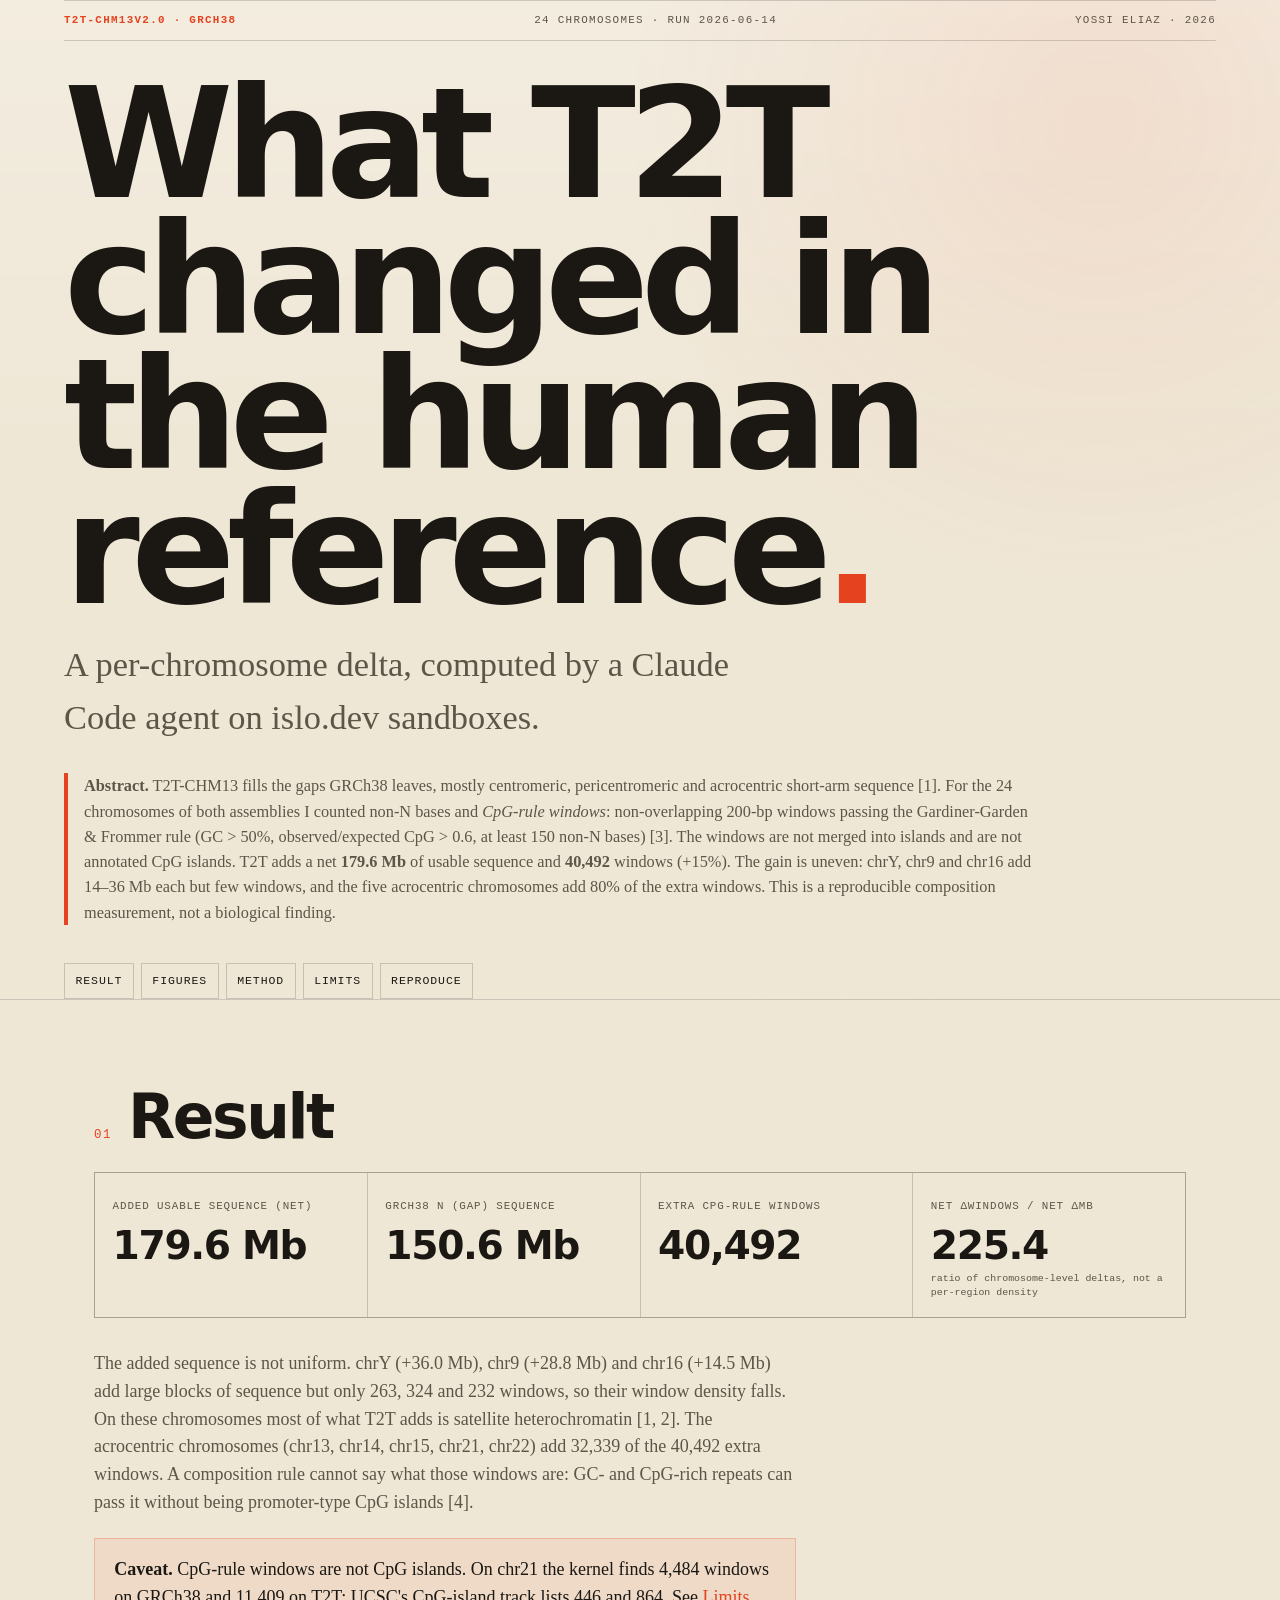
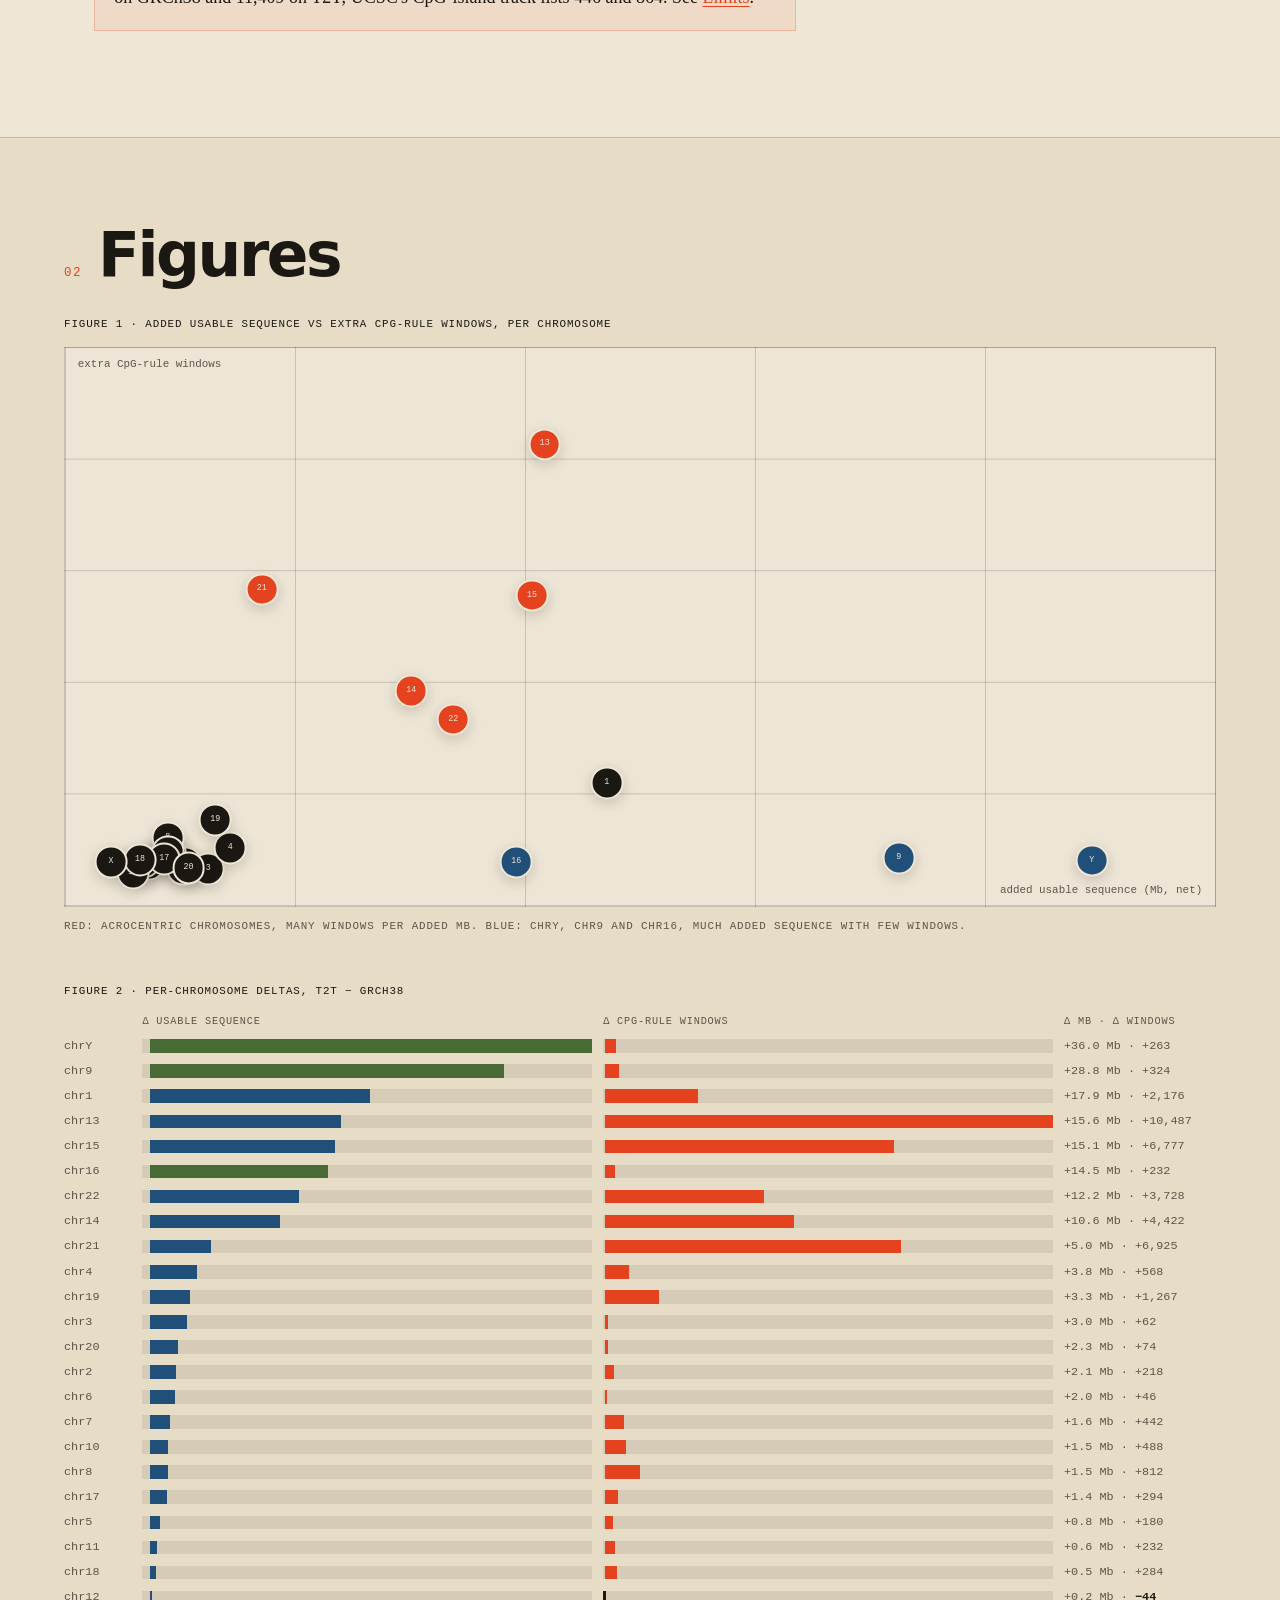
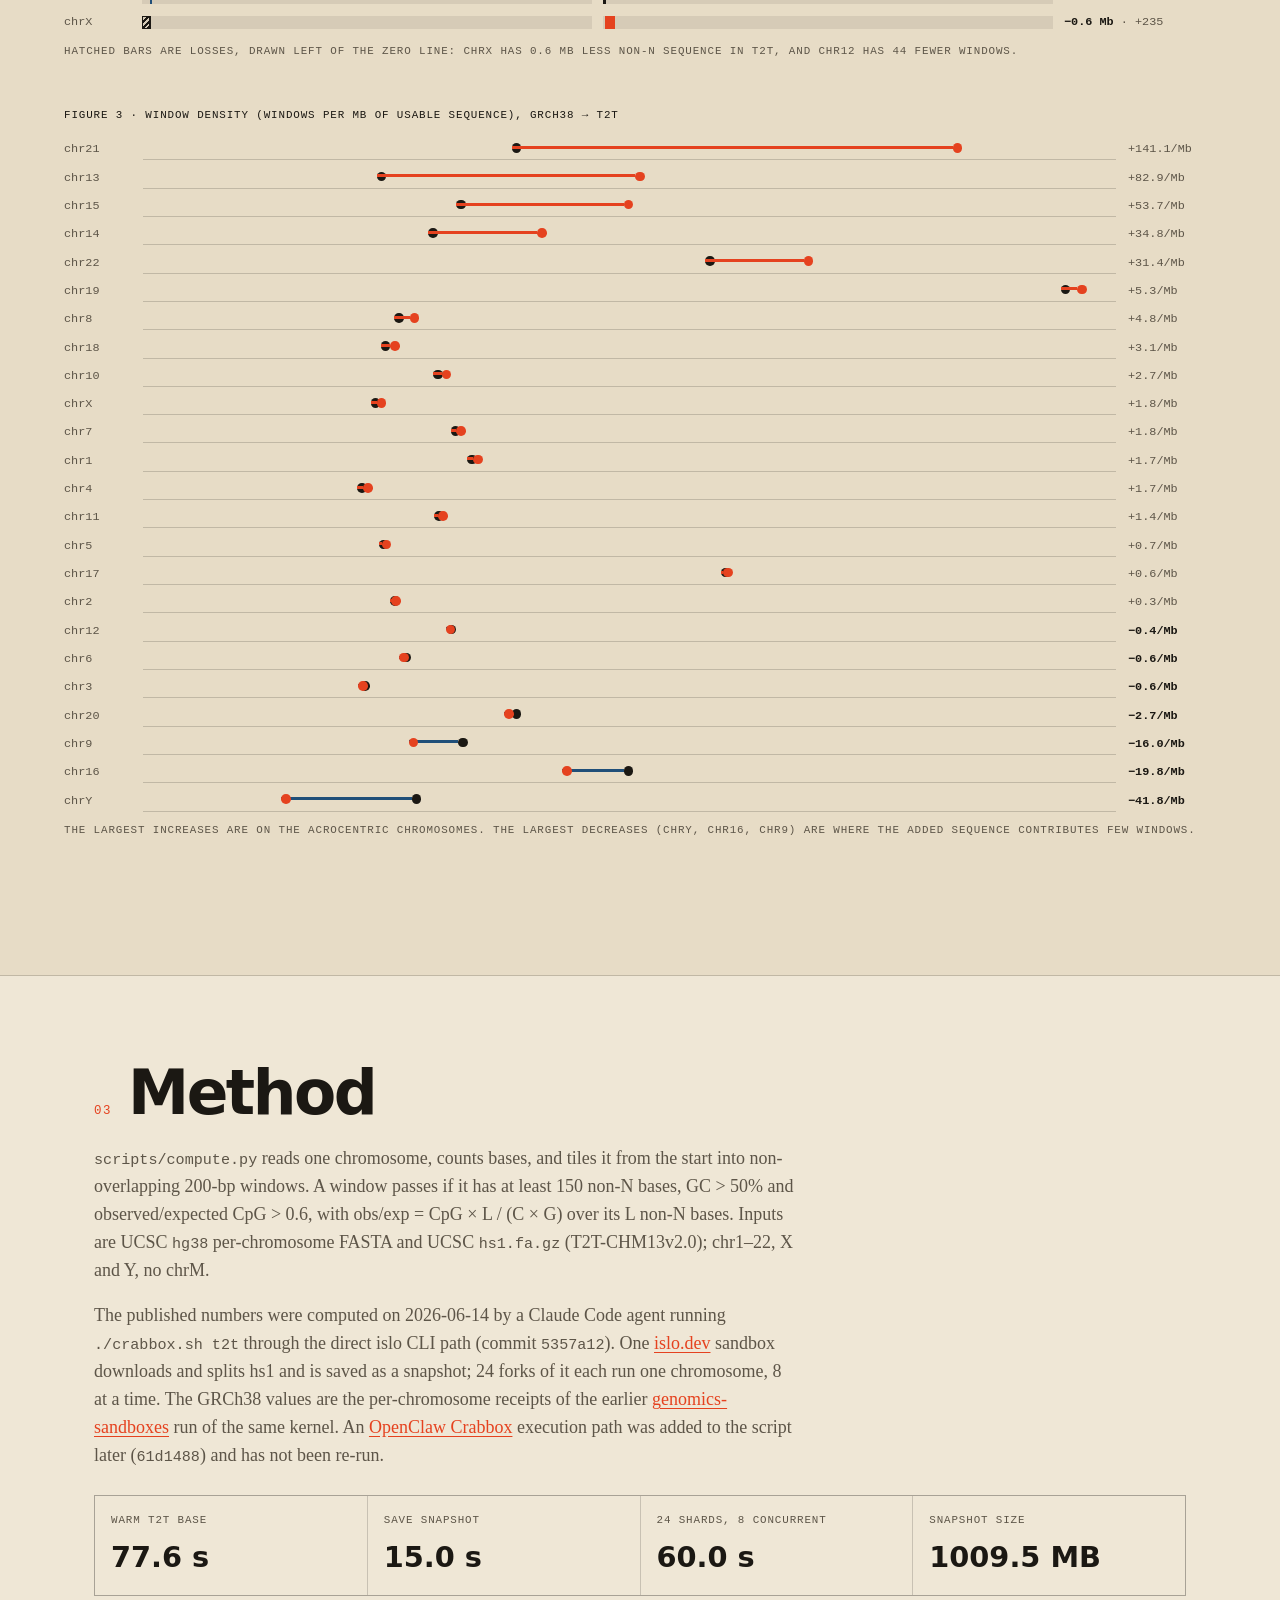
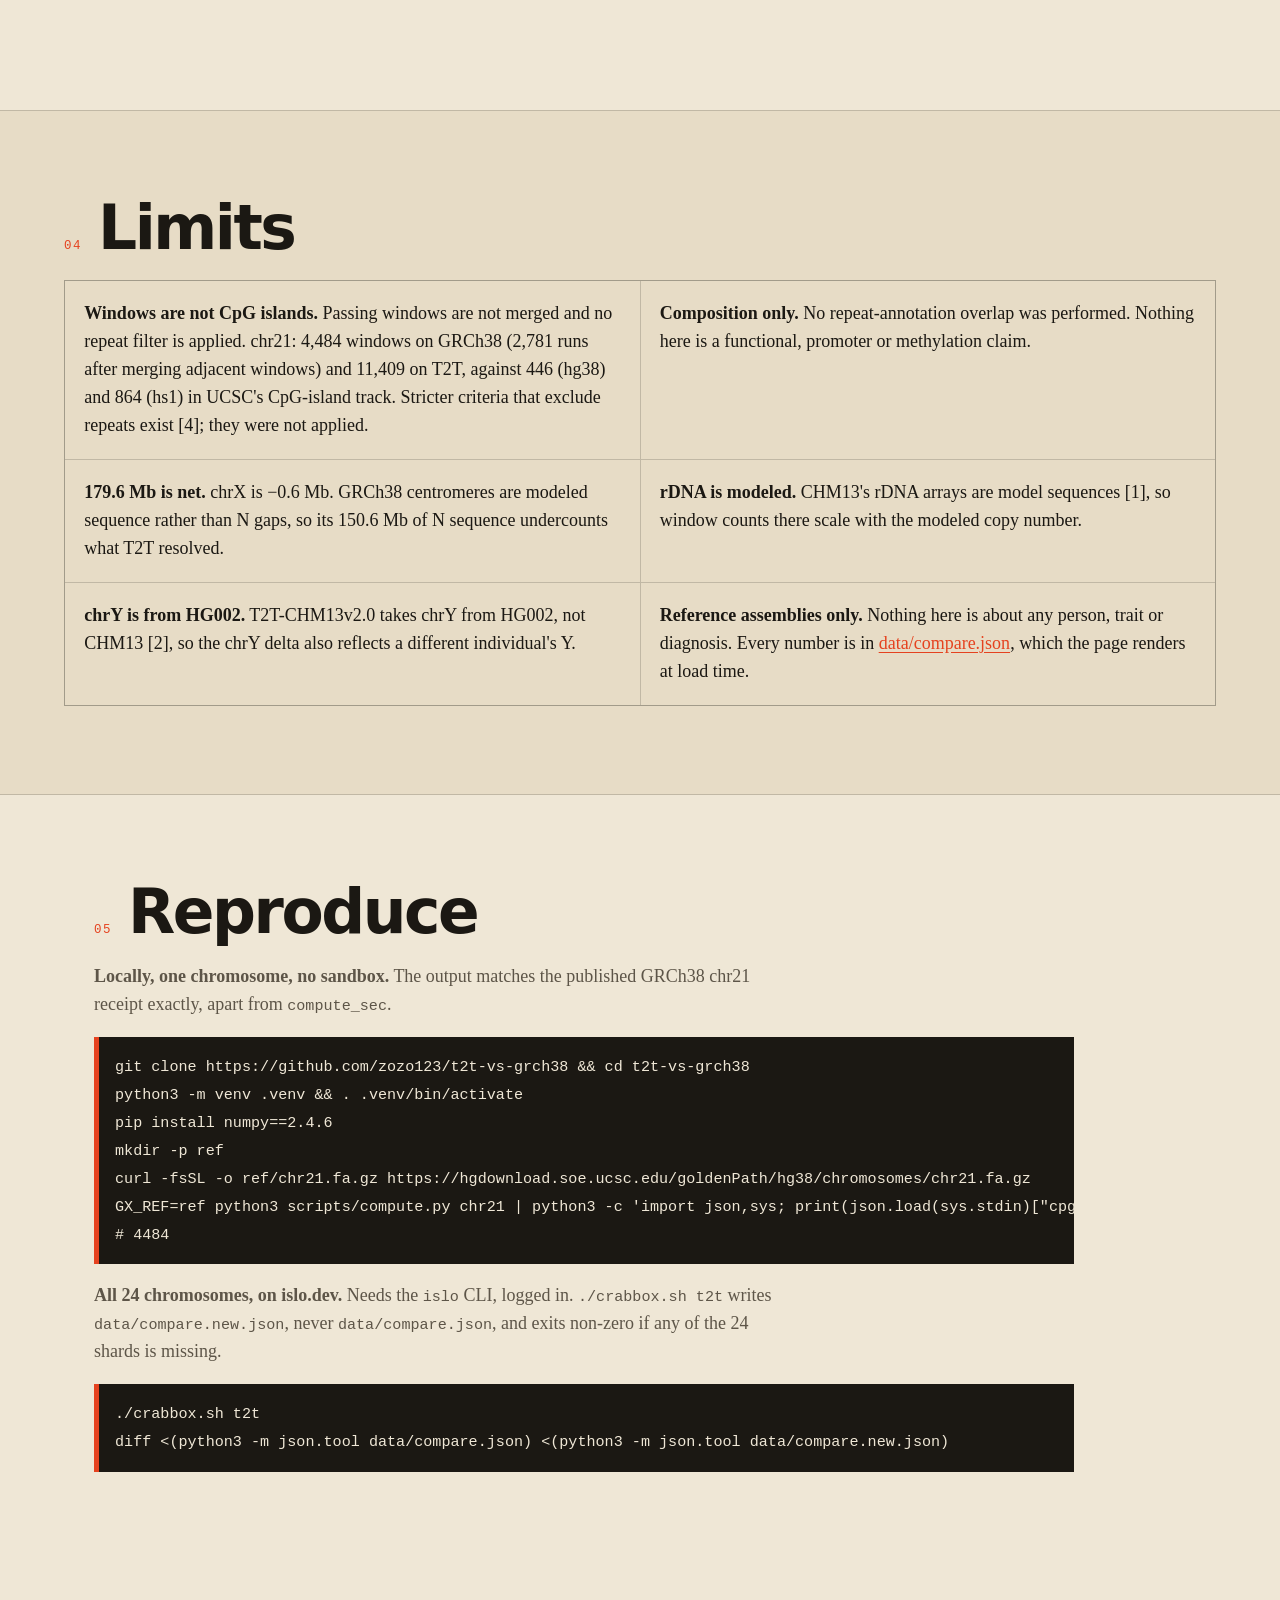
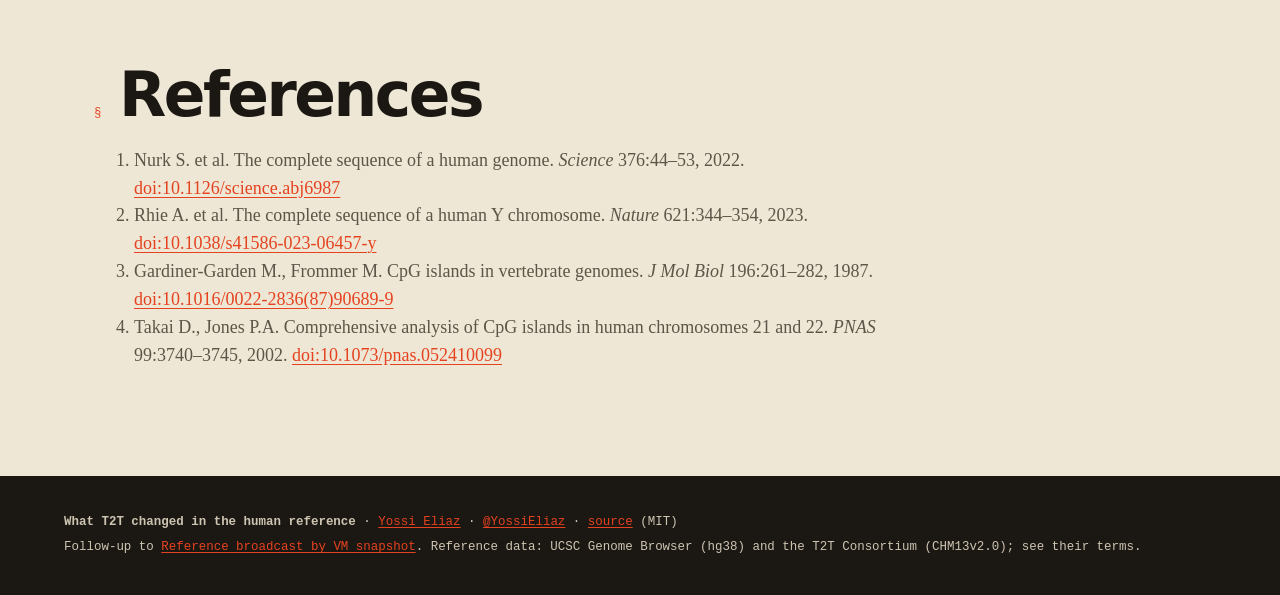
==== commit 4ad6a519: "Describe the T2T measurement precisely and make the rerun safe - Call the counted unit what it is: n" ====
--- a/index.html
+++ b/index.html
@@ -3,25 +3,26 @@
 <head>
   <meta charset="utf-8">
   <meta name="viewport" content="width=device-width, initial-scale=1">
-  <title>What T2T changed in the human reference — a genome-wide delta with OpenClaw Crabbox</title>
-  <meta name="description" content="A genome-wide GRCh38 to T2T-CHM13 comparison: 179.6 Mb of newly resolved sequence, 40,492 extra candidate CpG islands, and two distinct signals in the resolved sequence. Orchestrated by Claude Code with OpenClaw Crabbox on islo.dev.">
+  <title>What T2T changed in the human reference — GRCh38 vs T2T-CHM13, per chromosome</title>
+  <meta name="description" content="Per-chromosome comparison of GRCh38 and T2T-CHM13v2.0: a net 179.6 Mb of added non-N sequence and 40,492 more 200-bp windows passing the Gardiner-Garden &amp; Frommer CpG rule (+15%). Composition only; the windows are not annotated CpG islands.">
   <meta name="color-scheme" content="light">
   <meta property="og:type" content="article">
   <meta property="og:title" content="What T2T changed in the human reference">
-  <meta property="og:description" content="The T2T delta is not one signal: resolved heterochromatin dilutes island density, while acrocentric/rDNA-rich sequence drives a large candidate-island gain.">
+  <meta property="og:description" content="T2T adds a net 179.6 Mb of usable sequence. Under a simple CpG-composition rule, heterochromatic additions (chrY, chr9, chr16) add few CpG-rich windows; acrocentric chromosomes (chr13–15, 21, 22) add most.">
   <meta property="og:url" content="https://zozo123.github.io/t2t-vs-grch38/">
   <meta property="og:image" content="https://zozo123.github.io/t2t-vs-grch38/og.png">
   <meta name="twitter:card" content="summary_large_image">
   <meta name="twitter:site" content="@YossiEliaz">
   <meta name="twitter:creator" content="@YossiEliaz">
+  <link rel="icon" href="data:image/svg+xml,%3Csvg xmlns='http://www.w3.org/2000/svg' viewBox='0 0 16 16'%3E%3Crect width='16' height='16' rx='3' fill='%231b1813'/%3E%3Ccircle cx='8' cy='8' r='3.5' fill='%23e5421f'/%3E%3C/svg%3E">
   <link rel="stylesheet" href="styles.css">
 </head>
 <body>
 <header class="mast">
-  <div class="rule"><span>T2T-CHM13v2.0 · GRCh38</span><span>24 chromosomes · live compare.json</span><span>Yossi Eliaz · 2026</span></div>
+  <div class="rule"><span>T2T-CHM13v2.0 · GRCh38</span><span>24 chromosomes · run 2026-06-14</span><span>Yossi Eliaz · 2026</span></div>
   <h1>What T2T changed in the human reference<span>.</span></h1>
-  <p class="dek">A genome-wide delta, computed by Claude Code with OpenClaw Crabbox.</p>
-  <p class="abstract"><b>Abstract.</b> The T2T-CHM13 assembly closes many gaps in GRCh38, especially centromeric, pericentromeric, acrocentric, and other repeat-rich sequence. I compared GRCh38 and T2T-CHM13 with the same CpG-island kernel used in the reference-broadcast demo: warm the reference once, snapshot the sandbox, fork one shard per chromosome, and reduce. T2T adds <b data-bind="totals.net_new_mb">179.6</b> Mb of usable sequence and <b data-bind="totals.extra_islands">40,492</b> additional candidate CpG islands. The added sequence is not compositionally uniform: some chromosomes gain mostly island-poor heterochromatin, while acrocentric chromosomes gain CpG-rich sequence that the classical island rule calls heavily. The result is not a new biological discovery; it is a compact, reproducible measurement of what the more complete reference changes, and a useful stress test for agent-orchestrated genomics.</p>
+  <p class="dek">A per-chromosome delta, computed by a Claude Code agent on islo.dev sandboxes.</p>
+  <p class="abstract"><b>Abstract.</b> T2T-CHM13 fills the gaps GRCh38 leaves, mostly centromeric, pericentromeric and acrocentric short-arm sequence [1]. For the 24 chromosomes of both assemblies I counted non-N bases and <dfn>CpG-rule windows</dfn>: non-overlapping 200-bp windows passing the Gardiner-Garden &amp; Frommer rule (GC &gt; 50%, observed/expected CpG &gt; 0.6, at least 150 non-N bases) [3]. The windows are not merged into islands and are not annotated CpG islands. T2T adds a net <b data-bind="totals.net_new_mb">179.6 Mb</b> of usable sequence and <b data-bind="totals.extra_islands">40,492</b> windows (+15%). The gain is uneven: chrY, chr9 and chr16 add 14–36 Mb each but few windows, and the five acrocentric chromosomes add 80% of the extra windows. This is a reproducible composition measurement, not a biological finding.</p>
   <nav>
     <a href="#result">Result</a>
     <a href="#figures">Figures</a>
@@ -33,90 +34,89 @@
 
 <main>
   <section id="result" class="section">
-    <div class="section-head"><span>01</span><h2>The short result</h2></div>
+    <div class="section-head"><span>01</span><h2>Result</h2></div>
     <div class="stats">
-      <div><span>New usable sequence</span><b data-bind="totals.net_new_mb">179.6 Mb</b></div>
-      <div><span>GRCh38 gaps removed</span><b data-bind="totals.grch38_n_mb">150.6 Mb</b></div>
-      <div><span>Extra candidate islands</span><b data-bind="totals.extra_islands">40,492</b></div>
-      <div><span>Density in added sequence</span><b data-bind="totals.new_seq_isl_per_mb">225.4/Mb</b></div>
+      <div><span>Added usable sequence (net)</span><b data-bind="totals.net_new_mb">179.6 Mb</b></div>
+      <div><span>GRCh38 N (gap) sequence</span><b data-bind="totals.grch38_n_mb">150.6 Mb</b></div>
+      <div><span>Extra CpG-rule windows</span><b data-bind="totals.extra_islands">40,492</b></div>
+      <div><span>Net Δwindows / net ΔMb</span><b data-bind="totals.new_seq_isl_per_mb">225.4</b><small>ratio of chromosome-level deltas, not a per-region density</small></div>
     </div>
-    <p class="lead">The surprising part is the sign pattern. I expected the newly resolved sequence to be mostly CpG-island poor. That is true for large heterochromatic additions such as chrY and chr9. But it is not true genome-wide. The acrocentric chromosomes, especially chr13, chr15, chr21, and chr22, gain many candidate islands. That is exactly where a simple Gardiner-Garden and Frommer rule is expected to be vulnerable: GC/CpG-rich rDNA and satellite contexts can satisfy a sequence-composition rule without being ordinary promoter islands.</p>
-    <p class="callout"><b>Interpretation:</b> T2T adds both dark matter and false-positive bait. The correct story is not "T2T is island-rich" or "T2T is island-poor." It is that a complete reference exposes two different classes of previously unresolved sequence, and a simple CpG-island caller separates them imperfectly but visibly.</p>
+    <p class="lead">The added sequence is not uniform. chrY (+36.0 Mb), chr9 (+28.8 Mb) and chr16 (+14.5 Mb) add large blocks of sequence but only 263, 324 and 232 windows, so their window density falls. On these chromosomes most of what T2T adds is satellite heterochromatin [1, 2]. The acrocentric chromosomes (chr13, chr14, chr15, chr21, chr22) add 32,339 of the 40,492 extra windows. A composition rule cannot say what those windows are: GC- and CpG-rich repeats can pass it without being promoter-type CpG islands [4].</p>
+    <p class="callout"><b>Caveat.</b> CpG-rule windows are not CpG islands. On chr21 the kernel finds 4,484 windows on GRCh38 and 11,409 on T2T; UCSC's CpG-island track lists 446 and 864. See <a href="#limits">Limits</a>.</p>
   </section>
 
   <section id="figures" class="section alt">
-    <div class="section-head"><span>02</span><h2>Genome-wide figures</h2></div>
+    <div class="section-head"><span>02</span><h2>Figures</h2></div>
     <figure>
-      <figcaption>Figure 1 · Added usable sequence versus extra candidate CpG islands</figcaption>
+      <figcaption>Figure 1 · Added usable sequence vs extra CpG-rule windows, per chromosome</figcaption>
       <div id="scatter" class="scatter" aria-label="Chromosome scatter plot"></div>
-      <p class="note">The upper-left acrocentric cluster has high candidate-island gain per added Mb. The lower-right chrY/chr9 pattern adds much more sequence than island signal.</p>
+      <p class="note">Red: acrocentric chromosomes, many windows per added Mb. Blue: chrY, chr9 and chr16, much added sequence with few windows.</p>
     </figure>
     <figure>
-      <figcaption>Figure 2 · Per-chromosome delta bars</figcaption>
+      <figcaption>Figure 2 · Per-chromosome deltas, T2T − GRCh38</figcaption>
       <div id="bars" class="bars" aria-label="Per-chromosome delta bars"></div>
+      <p class="note">Hatched bars are losses, drawn left of the zero line: chrX has 0.6 Mb less non-N sequence in T2T, and chr12 has 44 fewer windows.</p>
     </figure>
     <figure>
-      <figcaption>Figure 3 · Density shift, GRCh38 → T2T</figcaption>
+      <figcaption>Figure 3 · Window density (windows per Mb of usable sequence), GRCh38 → T2T</figcaption>
       <div id="density" class="density" aria-label="Density slope chart"></div>
-      <p class="note">The largest density jumps are on acrocentric chromosomes. The largest density drops are where newly resolved sequence is mostly repeat-rich and island-poor.</p>
+      <p class="note">The largest increases are on the acrocentric chromosomes. The largest decreases (chrY, chr16, chr9) are where the added sequence contributes few windows.</p>
     </figure>
   </section>
 
   <section id="method" class="section">
-    <div class="section-head"><span>03</span><h2>Method: Claude Code drives OpenClaw Crabbox</h2></div>
-    <p class="lead">This follow-up uses the same systems primitive as the first paper, but points it at T2T-CHM13. The control plane is not a scheduler. It is a Claude Code agent running <a href="https://github.com/openclaw/crabbox">OpenClaw Crabbox</a>: <code>crabbox run --provider islo</code> for disposable execution on <a href="https://islo.dev">islo.dev</a>, with <code>crabbox.sh t2t</code> as the domain harness that downloads and splits hs1, warms one sandbox, snapshots it, forks one shard per chromosome, collects JSON, reduces, and cleans up.</p>
+    <div class="section-head"><span>03</span><h2>Method</h2></div>
+    <p class="lead"><code>scripts/compute.py</code> reads one chromosome, counts bases, and tiles it from the start into non-overlapping 200-bp windows. A window passes if it has at least 150 non-N bases, GC &gt; 50% and observed/expected CpG &gt; 0.6, with obs/exp = CpG × L / (C × G) over its L non-N bases. Inputs are UCSC <code>hg38</code> per-chromosome FASTA and UCSC <code>hs1.fa.gz</code> (T2T-CHM13v2.0); chr1–22, X and Y, no chrM.</p>
+    <p class="lead">The published numbers were computed on 2026-06-14 by a Claude Code agent running <code>./crabbox.sh t2t</code> through the direct islo CLI path (commit <code>5357a12</code>). One <a href="https://islo.dev">islo.dev</a> sandbox downloads and splits hs1 and is saved as a snapshot; 24 forks of it each run one chromosome, 8 at a time. The GRCh38 values are the per-chromosome receipts of the earlier <a href="https://zozo123.github.io/genomics-sandboxes/">genomics-sandboxes</a> run of the same kernel. An <a href="https://github.com/openclaw/crabbox">OpenClaw Crabbox</a> execution path was added to the script later (<code>61d1488</code>) and has not been re-run.</p>
     <div class="timeline">
       <div><span>Warm T2T base</span><b data-bind="timings.warmup_sec">77.6 s</b></div>
       <div><span>Save snapshot</span><b data-bind="snapshot.save_sec">15.0 s</b></div>
-      <div><span>Fork 24 shards</span><b data-bind="timings.map_wallclock_sec">60.0 s</b></div>
+      <div><span>24 shards, 8 concurrent</span><b data-bind="timings.map_wallclock_sec">60.0 s</b></div>
       <div><span>Snapshot size</span><b data-bind="snapshot.size">1009.5 MB</b></div>
     </div>
-    <pre><code># agent-run harness using OpenClaw Crabbox on islo.dev
-export ISLO_API_KEY=...
-./crabbox.sh t2t
-
-# inside the harness:
-# 1. download UCSC hs1.fa.gz (T2T-CHM13v2.0) and split by chromosome
-# 2. snapshot the warmed sandbox
-# 3. restore-and-fork chr1...chr22, chrX, chrY
-# 4. reduce T2T per-chromosome JSON against the existing GRCh38 receipts</code></pre>
   </section>
 
   <section id="limits" class="section alt">
-    <div class="section-head"><span>04</span><h2>What this does and does not claim</h2></div>
+    <div class="section-head"><span>04</span><h2>Limits</h2></div>
     <div class="grid">
-      <p><b>This is a reference comparison.</b> It compares public assemblies, not individuals. It says nothing about any person, trait, diagnosis, or methylation state.</p>
-      <p><b>The islands are candidates.</b> The 1987 CpG-island rule is useful because it is transparent, but it over-calls in some GC-rich repeat contexts. That is not hidden here; it is part of the result.</p>
-      <p><b>The new signal is methodological.</b> The follow-up is interesting because it uses a reproducible agent harness to expose a known hard edge in genome annotation: completing the reference changes what simple sequence-composition rules see.</p>
-      <p><b>The result is inspectable.</b> Every number is in <a href="./data/compare.json">data/compare.json</a>. The site renders from that file at load time.</p>
+      <p><b>Windows are not CpG islands.</b> Passing windows are not merged and no repeat filter is applied. chr21: 4,484 windows on GRCh38 (2,781 runs after merging adjacent windows) and 11,409 on T2T, against 446 (hg38) and 864 (hs1) in UCSC's CpG-island track. Stricter criteria that exclude repeats exist [4]; they were not applied.</p>
+      <p><b>Composition only.</b> No repeat-annotation overlap was performed. Nothing here is a functional, promoter or methylation claim.</p>
+      <p><b>179.6 Mb is net.</b> chrX is −0.6 Mb. GRCh38 centromeres are modeled sequence rather than N gaps, so its 150.6 Mb of N sequence undercounts what T2T resolved.</p>
+      <p><b>rDNA is modeled.</b> CHM13's rDNA arrays are model sequences [1], so window counts there scale with the modeled copy number.</p>
+      <p><b>chrY is from HG002.</b> T2T-CHM13v2.0 takes chrY from HG002, not CHM13 [2], so the chrY delta also reflects a different individual's Y.</p>
+      <p><b>Reference assemblies only.</b> Nothing here is about any person, trait or diagnosis. Every number is in <a href="./data/compare.json">data/compare.json</a>, which the page renders at load time.</p>
     </div>
   </section>
 
   <section id="reproduce" class="section">
     <div class="section-head"><span>05</span><h2>Reproduce</h2></div>
-    <p class="lead">The repo contains the harness, kernel, warm-up script, reducer, and the exact comparison receipts. The intended execution path is <a href="https://github.com/openclaw/crabbox">OpenClaw Crabbox</a> with the islo provider; export <code>ISLO_API_KEY</code> before running. New <a href="https://islo.dev">islo.dev</a> accounts can use code <code>YOSSI150</code> for 150 free credits.</p>
-    <pre><code>git clone https://github.com/zozo123/t2t-vs-grch38
-cd t2t-vs-grch38
-export ISLO_API_KEY=...
-./crabbox.sh t2t
-python3 -m http.server 8000</code></pre>
+    <p class="lead"><b>Locally, one chromosome, no sandbox.</b> The output matches the published GRCh38 chr21 receipt exactly, apart from <code>compute_sec</code>.</p>
+    <pre><code>git clone https://github.com/zozo123/t2t-vs-grch38 && cd t2t-vs-grch38
+python3 -m venv .venv && . .venv/bin/activate
+pip install numpy==2.4.6
+mkdir -p ref
+curl -fsSL -o ref/chr21.fa.gz https://hgdownload.soe.ucsc.edu/goldenPath/hg38/chromosomes/chr21.fa.gz
+GX_REF=ref python3 scripts/compute.py chr21 | python3 -c 'import json,sys; print(json.load(sys.stdin)["cpg_islands"])'
+# 4484</code></pre>
+    <p class="lead"><b>All 24 chromosomes, on islo.dev.</b> Needs the <code>islo</code> CLI, logged in. <code>./crabbox.sh t2t</code> writes <code>data/compare.new.json</code>, never <code>data/compare.json</code>, and exits non-zero if any of the 24 shards is missing.</p>
+    <pre><code>./crabbox.sh t2t
+diff &lt;(python3 -m json.tool data/compare.json) &lt;(python3 -m json.tool data/compare.new.json)</code></pre>
   </section>
 
   <section class="section refs">
     <div class="section-head"><span>§</span><h2>References</h2></div>
     <ol>
-      <li>Nurk S. et al. The complete sequence of a human genome. <i>Science</i>, 2022.</li>
-      <li>Rhie A. et al. The complete sequence of a human Y chromosome. <i>Nature</i>, 2023.</li>
-      <li>Gardiner-Garden M., Frommer M. CpG islands in vertebrate genomes. <i>J Mol Biol</i>, 1987.</li>
-      <li>Takai D., Jones P.A. Comprehensive analysis of CpG islands in human chromosomes 21 and 22. <i>PNAS</i>, 2002.</li>
-      <li>Agache A. et al. Firecracker: lightweight virtualization for serverless applications. <i>USENIX NSDI</i>, 2020.</li>
+      <li>Nurk S. et al. The complete sequence of a human genome. <i>Science</i> 376:44–53, 2022. <a href="https://doi.org/10.1126/science.abj6987">doi:10.1126/science.abj6987</a></li>
+      <li>Rhie A. et al. The complete sequence of a human Y chromosome. <i>Nature</i> 621:344–354, 2023. <a href="https://doi.org/10.1038/s41586-023-06457-y">doi:10.1038/s41586-023-06457-y</a></li>
+      <li>Gardiner-Garden M., Frommer M. CpG islands in vertebrate genomes. <i>J Mol Biol</i> 196:261–282, 1987. <a href="https://doi.org/10.1016/0022-2836(87)90689-9">doi:10.1016/0022-2836(87)90689-9</a></li>
+      <li>Takai D., Jones P.A. Comprehensive analysis of CpG islands in human chromosomes 21 and 22. <i>PNAS</i> 99:3740–3745, 2002. <a href="https://doi.org/10.1073/pnas.052410099">doi:10.1073/pnas.052410099</a></li>
     </ol>
   </section>
 </main>
 
 <footer>
-  <p><b>What T2T changed in the human reference</b> · by <a href="https://www.linkedin.com/in/yossi-eliaz">Yossi Eliaz</a> · <a href="https://x.com/YossiEliaz">@YossiEliaz</a> · OpenClaw <a href="https://github.com/openclaw/crabbox">Crabbox</a> on <a href="https://islo.dev">islo.dev</a></p>
-  <p>Follow-up to <a href="https://zozo123.github.io/genomics-sandboxes/">Reference broadcast by VM snapshot</a>. This page is separate; the original site was not modified.</p>
+  <p><b>What T2T changed in the human reference</b> · <a href="https://www.linkedin.com/in/yossi-eliaz">Yossi Eliaz</a> · <a href="https://x.com/YossiEliaz">@YossiEliaz</a> · <a href="https://github.com/zozo123/t2t-vs-grch38">source</a> (MIT)</p>
+  <p>Follow-up to <a href="https://zozo123.github.io/genomics-sandboxes/">Reference broadcast by VM snapshot</a>. Reference data: UCSC Genome Browser (hg38) and the T2T Consortium (CHM13v2.0); see their terms.</p>
 </footer>
 
 <script src="script.js"></script>
--- a/styles.css
+++ b/styles.css
@@ -7,6 +7,7 @@
   --hot: #e5421f;
   --blue: #204f79;
   --green: #486b36;
+  --neg: #1b1813;
   --mono: "IBM Plex Mono", ui-monospace, SFMono-Regular, Menlo, monospace;
   --serif: "Newsreader", Georgia, serif;
   --display: "Bricolage Grotesque", Inter, system-ui, sans-serif;
@@ -148,6 +149,14 @@
   line-height: 1;
   letter-spacing: -.035em;
 }
+.stats small {
+  display: block;
+  margin-top: .45rem;
+  font-family: var(--mono);
+  font-size: .62rem;
+  line-height: 1.35;
+  color: var(--ink-2);
+}
 figure { margin: 2rem 0 3rem; }
 figcaption { margin-bottom: .9rem; color: var(--ink); }
 .scatter {
@@ -187,7 +196,7 @@
 .bars, .density { display: grid; gap: .42rem; }
 .barrow {
   display: grid;
-  grid-template-columns: 4.2rem 1fr 1fr 5rem;
+  grid-template-columns: 4.2rem 1fr 1fr 9.5rem;
   gap: .7rem;
   align-items: center;
 }
@@ -196,6 +205,14 @@
   font-size: .74rem;
   color: var(--ink-2);
 }
+.barrow.head span {
+  font-family: var(--mono);
+  font-size: .64rem;
+  text-transform: uppercase;
+  letter-spacing: .08em;
+  color: var(--ink-2);
+}
+.val .neg { color: var(--neg); font-weight: 600; }
 .track {
   height: .85rem;
   background: rgba(27,24,19,.08);
@@ -203,12 +220,27 @@
   overflow: hidden;
 }
 .fill {
-  height: 100%;
-  width: var(--w);
+  position: absolute;
+  top: 0;
+  bottom: 0;
+  left: var(--x, 0);
+  width: max(2px, var(--w));
   background: var(--blue);
 }
 .fill.hot { background: var(--hot); }
 .fill.green { background: var(--green); }
+/* losses (negative deltas): drawn leftward from the zero line, hatched */
+.fill.neg {
+  background: repeating-linear-gradient(135deg, var(--neg) 0 2px, transparent 2px 4px);
+  box-shadow: inset 0 0 0 1px var(--neg);
+}
+.zero {
+  position: absolute;
+  top: -2px;
+  bottom: -2px;
+  width: 1px;
+  background: var(--ink);
+}
 .density-row {
   display: grid;
   grid-template-columns: 4.2rem 1fr 5.5rem;
@@ -301,10 +333,21 @@
 }
 footer p { max-width: 1220px; margin: .35rem auto; }
 footer a { color: var(--hot); }
+body.data-error #figures::before {
+  content: "data/compare.json could not be loaded, so the figures are empty. The numbers in the text are static copies of it.";
+  display: block;
+  max-width: 1220px;
+  margin: 0 auto 1.5rem;
+  padding: .9rem 1rem;
+  border: 1px solid var(--hot);
+  color: var(--hot);
+  font-family: var(--mono);
+  font-size: .78rem;
+}
 @media (max-width: 760px) {
   .rule { display: grid; }
   .stats, .timeline, .grid { grid-template-columns: 1fr; }
-  .barrow { grid-template-columns: 3.6rem 1fr; }
-  .barrow .track:nth-of-type(2), .barrow .val { display: none; }
+  .barrow { grid-template-columns: 3.2rem 1fr 1fr; }
+  .barrow .val { display: none; }
   .scatter { height: 430px; }
 }
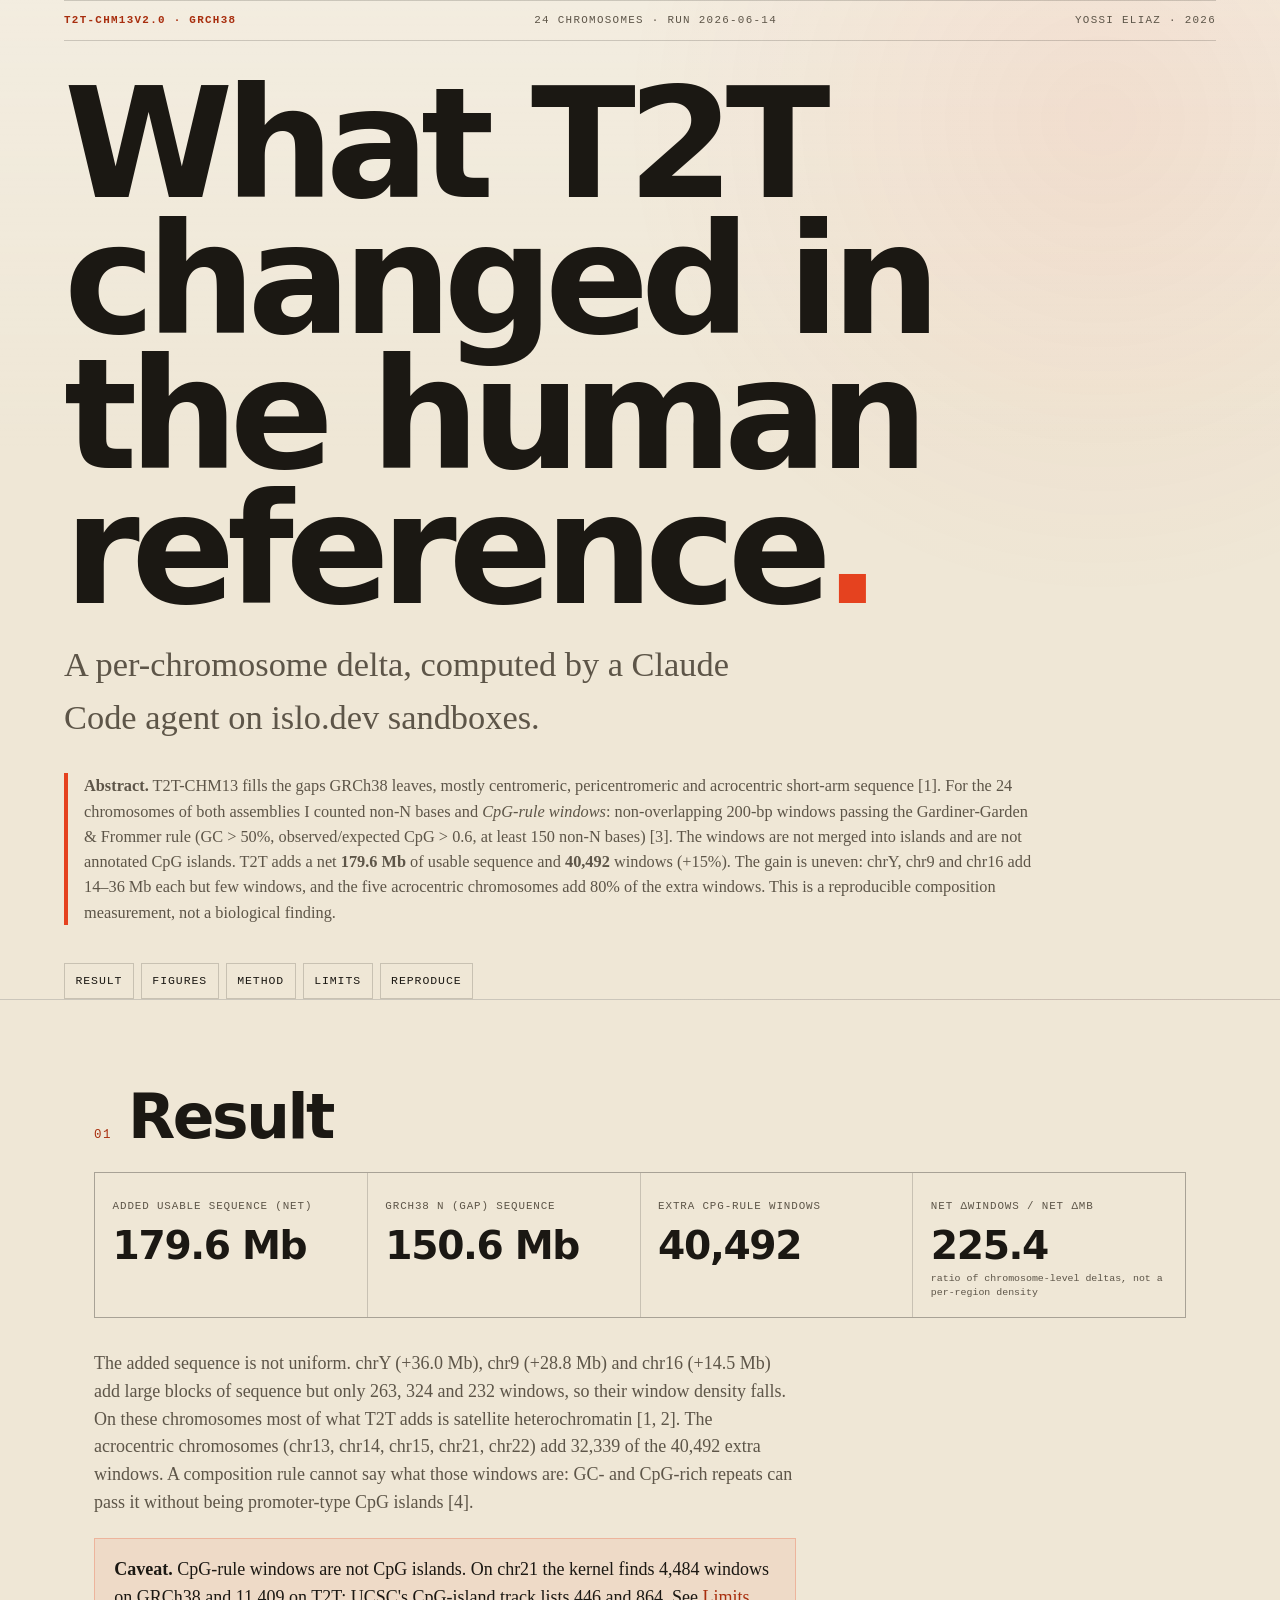
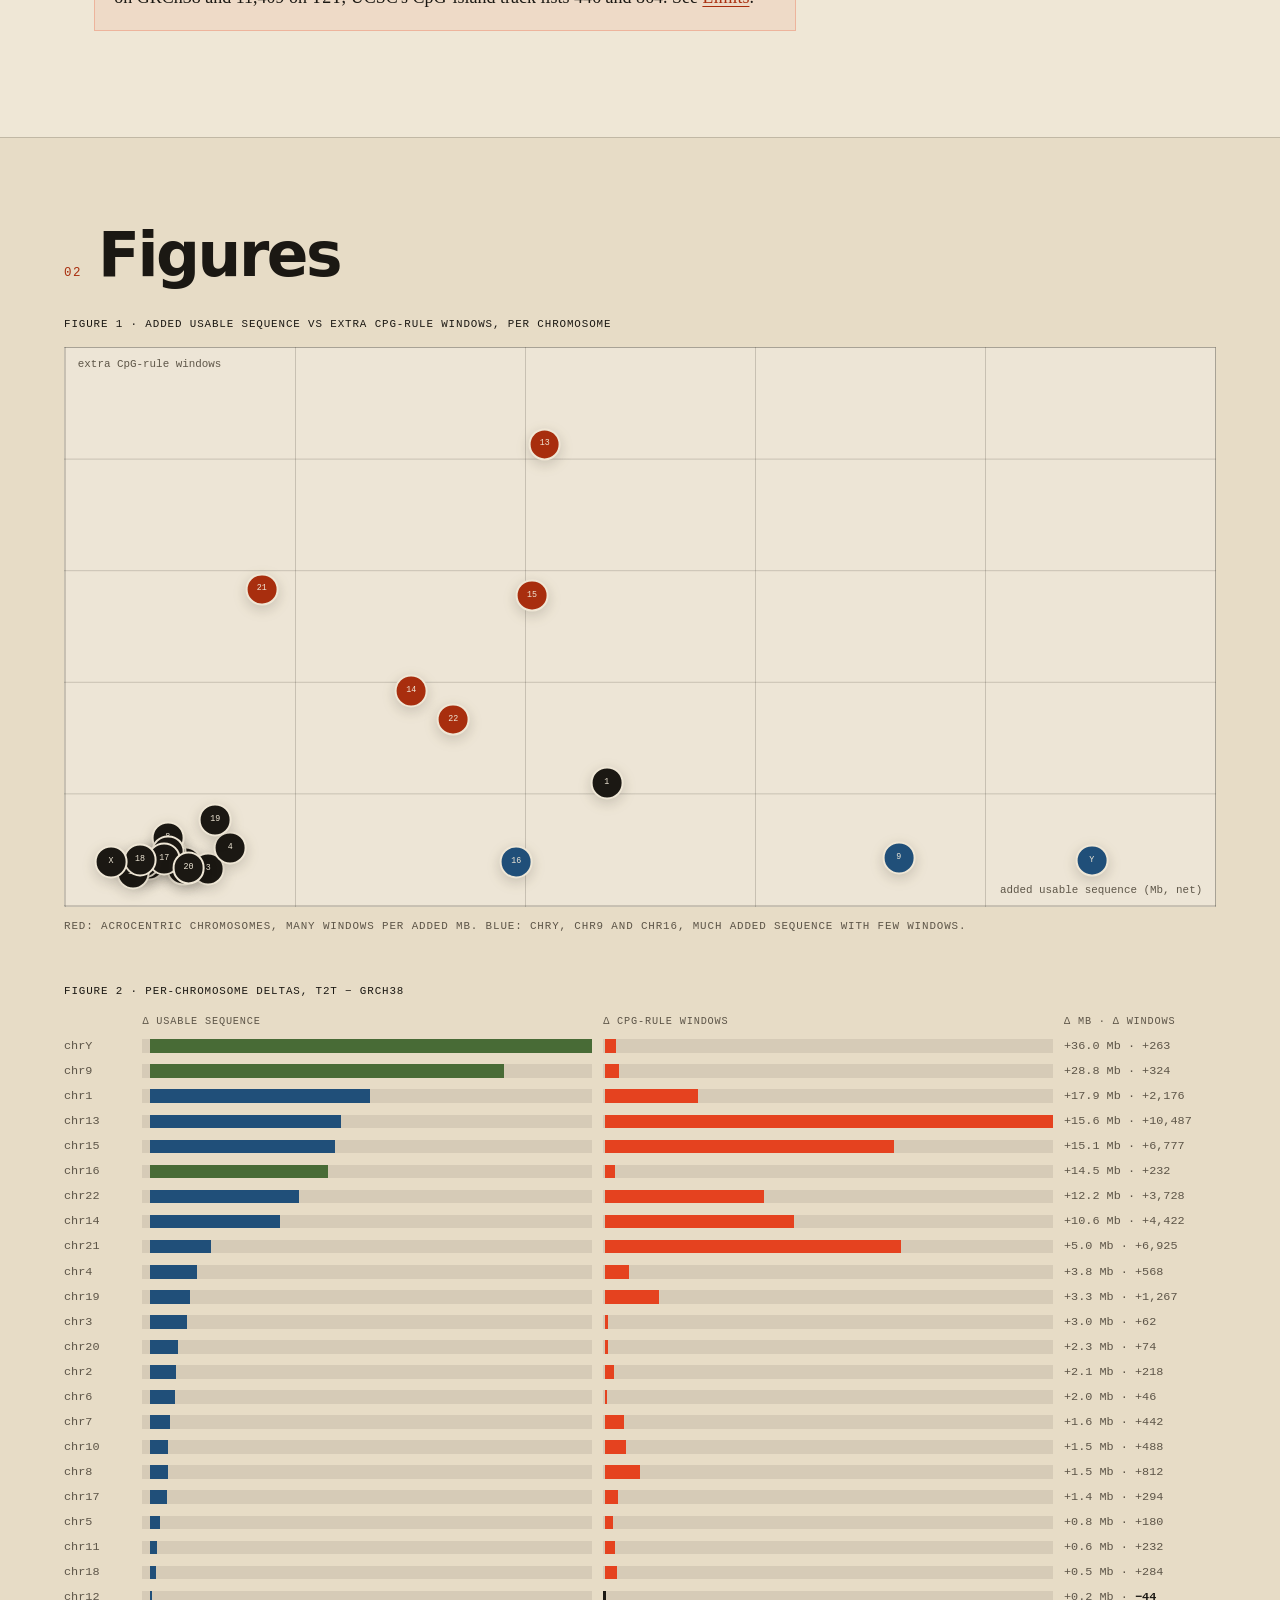
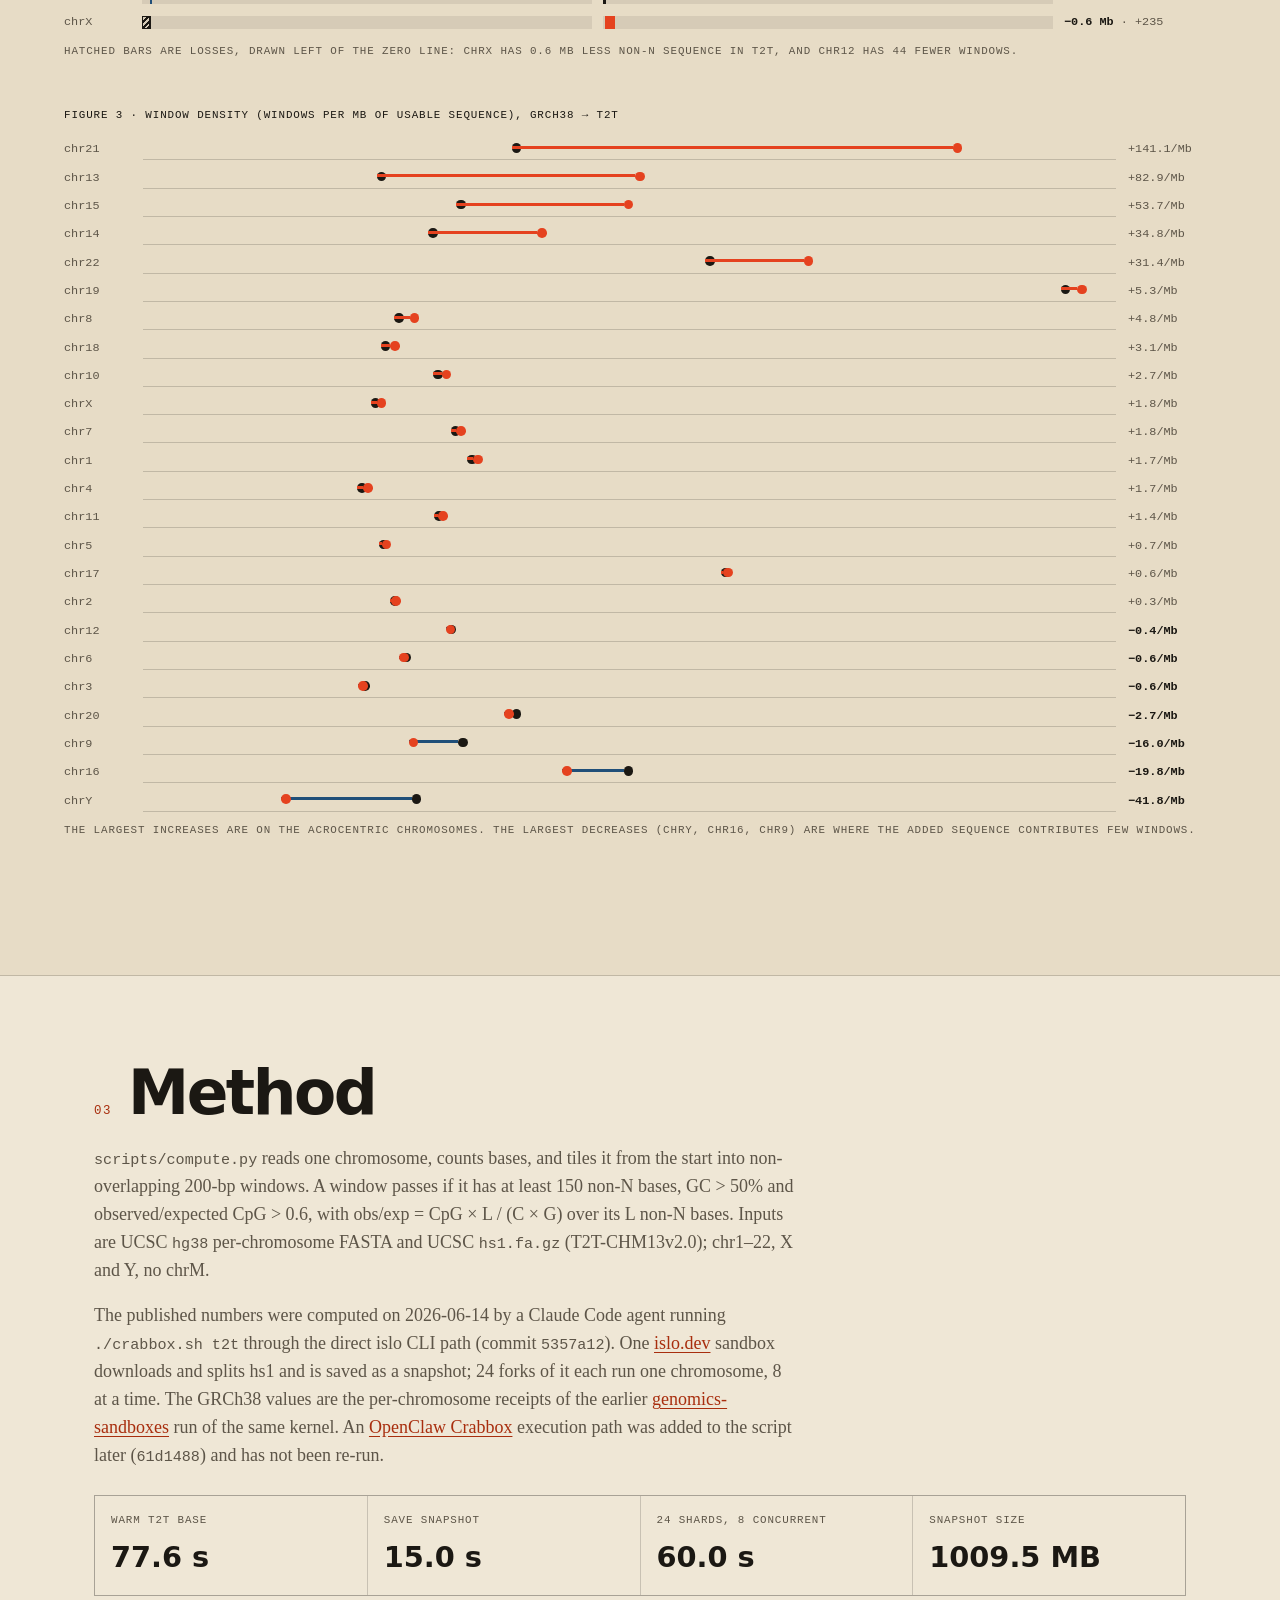
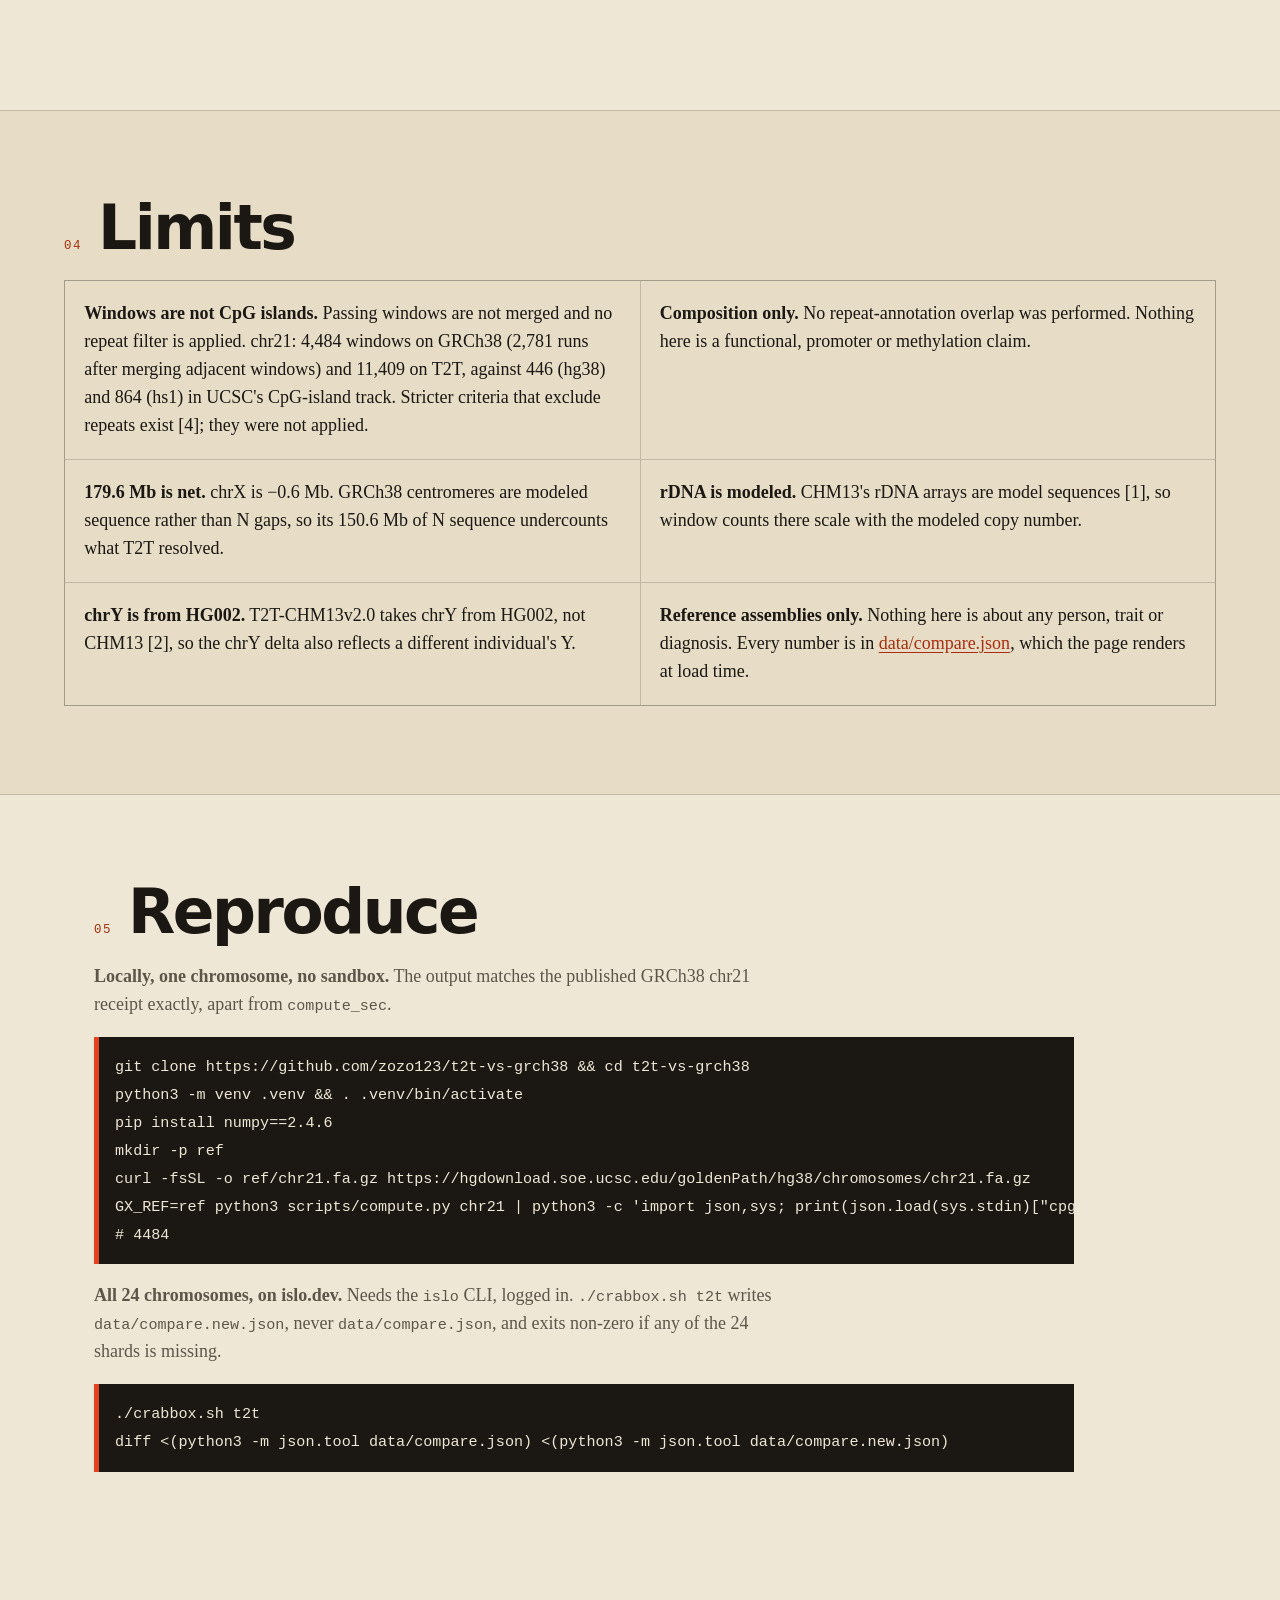
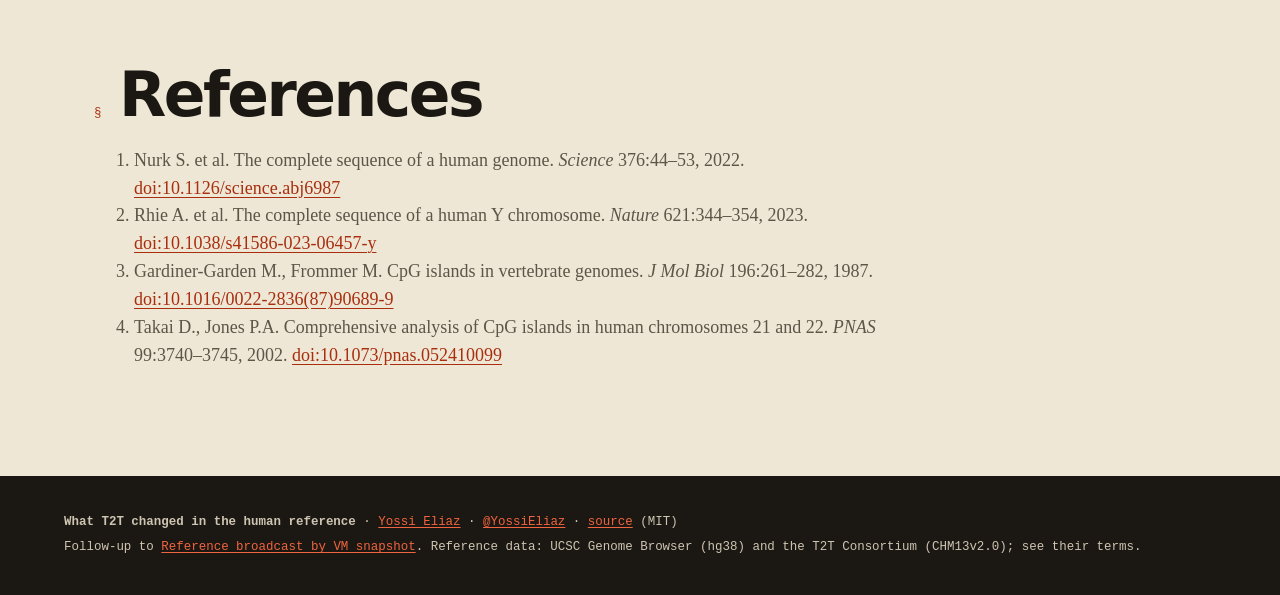
==== commit b58b7cfb: "Add canonical, author and TechArticle JSON-LD; shorten title The page had no canonical link, no auth" ====
--- a/index.html
+++ b/index.html
@@ -3,8 +3,10 @@
 <head>
   <meta charset="utf-8">
   <meta name="viewport" content="width=device-width, initial-scale=1">
-  <title>What T2T changed in the human reference — GRCh38 vs T2T-CHM13, per chromosome</title>
-  <meta name="description" content="Per-chromosome comparison of GRCh38 and T2T-CHM13v2.0: a net 179.6 Mb of added non-N sequence and 40,492 more 200-bp windows passing the Gardiner-Garden &amp; Frommer CpG rule (+15%). Composition only; the windows are not annotated CpG islands.">
+  <title>What T2T changed: GRCh38 vs T2T-CHM13 · Yossi Eliaz</title>
+  <meta name="description" content="Per-chromosome GRCh38 vs T2T-CHM13v2.0: a net 179.6 Mb of added non-N sequence and 40,492 more CpG-rule windows (+15%). Composition only; not annotated CpG islands.">
+  <meta name="author" content="Yossi Eliaz">
+  <link rel="canonical" href="https://zozo123.github.io/t2t-vs-grch38/">
   <meta name="color-scheme" content="light">
   <meta property="og:type" content="article">
   <meta property="og:title" content="What T2T changed in the human reference">
@@ -16,6 +18,21 @@
   <meta name="twitter:creator" content="@YossiEliaz">
   <link rel="icon" href="data:image/svg+xml,%3Csvg xmlns='http://www.w3.org/2000/svg' viewBox='0 0 16 16'%3E%3Crect width='16' height='16' rx='3' fill='%231b1813'/%3E%3Ccircle cx='8' cy='8' r='3.5' fill='%23e5421f'/%3E%3C/svg%3E">
   <link rel="stylesheet" href="styles.css">
+  <script type="application/ld+json">
+  {
+    "@context": "https://schema.org",
+    "@type": "TechArticle",
+    "headline": "What T2T changed in the human reference",
+    "url": "https://zozo123.github.io/t2t-vs-grch38/",
+    "image": "https://zozo123.github.io/t2t-vs-grch38/og.png",
+    "author": {
+      "@type": "Person",
+      "@id": "https://yossieliaz.netlify.app/#person",
+      "name": "Yossi Eliaz",
+      "url": "https://yossieliaz.netlify.app/"
+    }
+  }
+  </script>
 </head>
 <body>
 <header class="mast">
--- a/styles.css
+++ b/styles.css
@@ -5,6 +5,11 @@
   --ink-2: #5d5548;
   --rule: rgba(27, 24, 19, .18);
   --hot: #e5421f;
+  /* --hot is 3.0-3.3:1 on the paper tones, so it stays for fills and borders.
+     Text uses --hot-ink (>= 5:1 on paper, paper-2 and the callout) or, on the
+     ink footer, --hot-on-ink (5.6:1). */
+  --hot-ink: #a82e0e;
+  --hot-on-ink: #f0643f;
   --blue: #204f79;
   --green: #486b36;
   --neg: #1b1813;
@@ -21,7 +26,7 @@
   font-size: 18px;
   line-height: 1.55;
 }
-a { color: var(--hot); text-underline-offset: .15em; }
+a { color: var(--hot-ink); text-underline-offset: .15em; }
 .mast, .section, footer { padding-inline: clamp(1.25rem, 5vw, 5rem); }
 .mast {
   min-height: 92vh;
@@ -46,7 +51,7 @@
   border-block: 1px solid var(--rule);
   padding: .7rem 0;
 }
-.rule span:first-child { color: var(--hot); font-weight: 600; }
+.rule span:first-child { color: var(--hot-ink); font-weight: 600; }
 h1 {
   max-width: 980px;
   margin: 2.2rem 0 0;
@@ -103,7 +108,7 @@
 }
 .section-head span {
   font-family: var(--mono);
-  color: var(--hot);
+  color: var(--hot-ink);
   font-size: .78rem;
   letter-spacing: .12em;
 }
@@ -183,7 +188,7 @@
   border: 2px solid var(--paper);
   box-shadow: 0 4px 14px rgba(27,24,19,.18);
 }
-.pt.acro { background: var(--hot); }
+.pt.acro { background: var(--hot-ink); }
 .pt.het { background: var(--blue); }
 .axis {
   position: absolute;
@@ -332,7 +337,7 @@
   font-size: .78rem;
 }
 footer p { max-width: 1220px; margin: .35rem auto; }
-footer a { color: var(--hot); }
+footer a { color: var(--hot-on-ink); }
 body.data-error #figures::before {
   content: "data/compare.json could not be loaded, so the figures are empty. The numbers in the text are static copies of it.";
   display: block;
@@ -340,7 +345,7 @@
   margin: 0 auto 1.5rem;
   padding: .9rem 1rem;
   border: 1px solid var(--hot);
-  color: var(--hot);
+  color: var(--hot-ink);
   font-family: var(--mono);
   font-size: .78rem;
 }
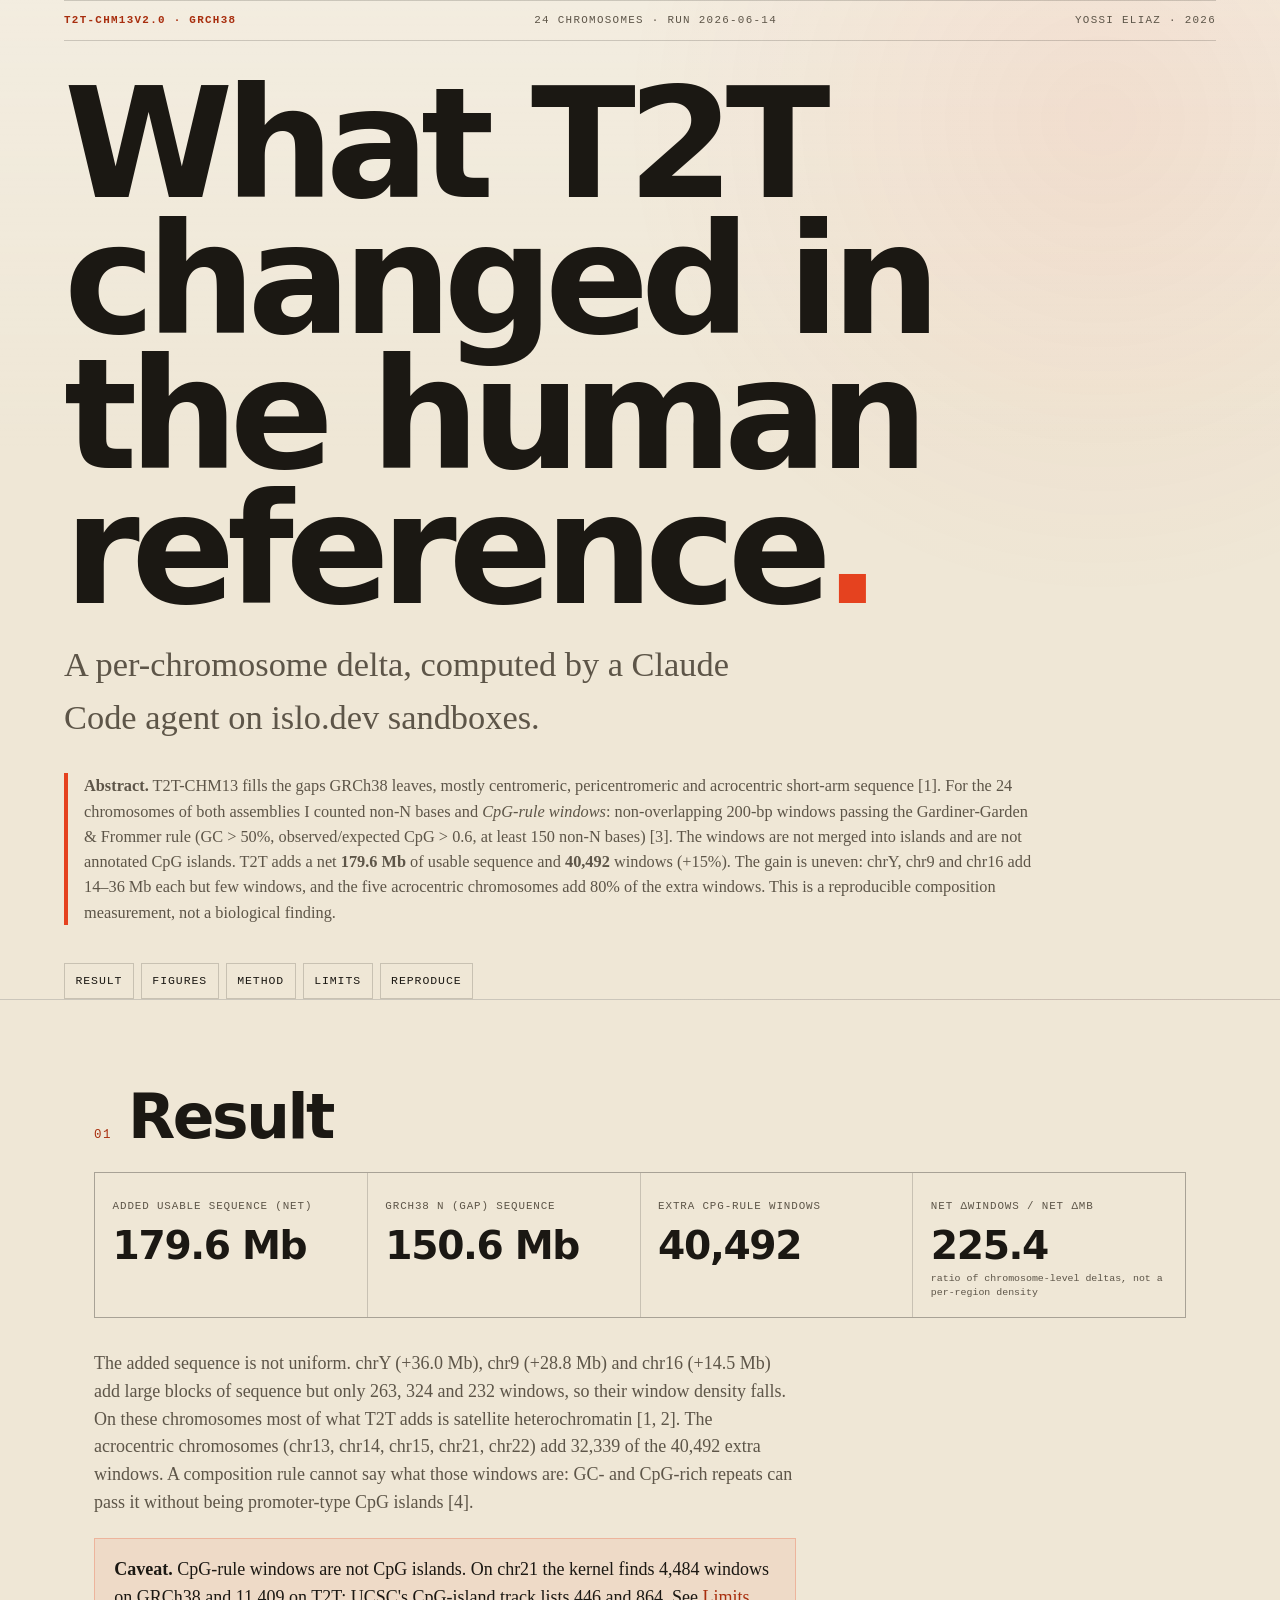
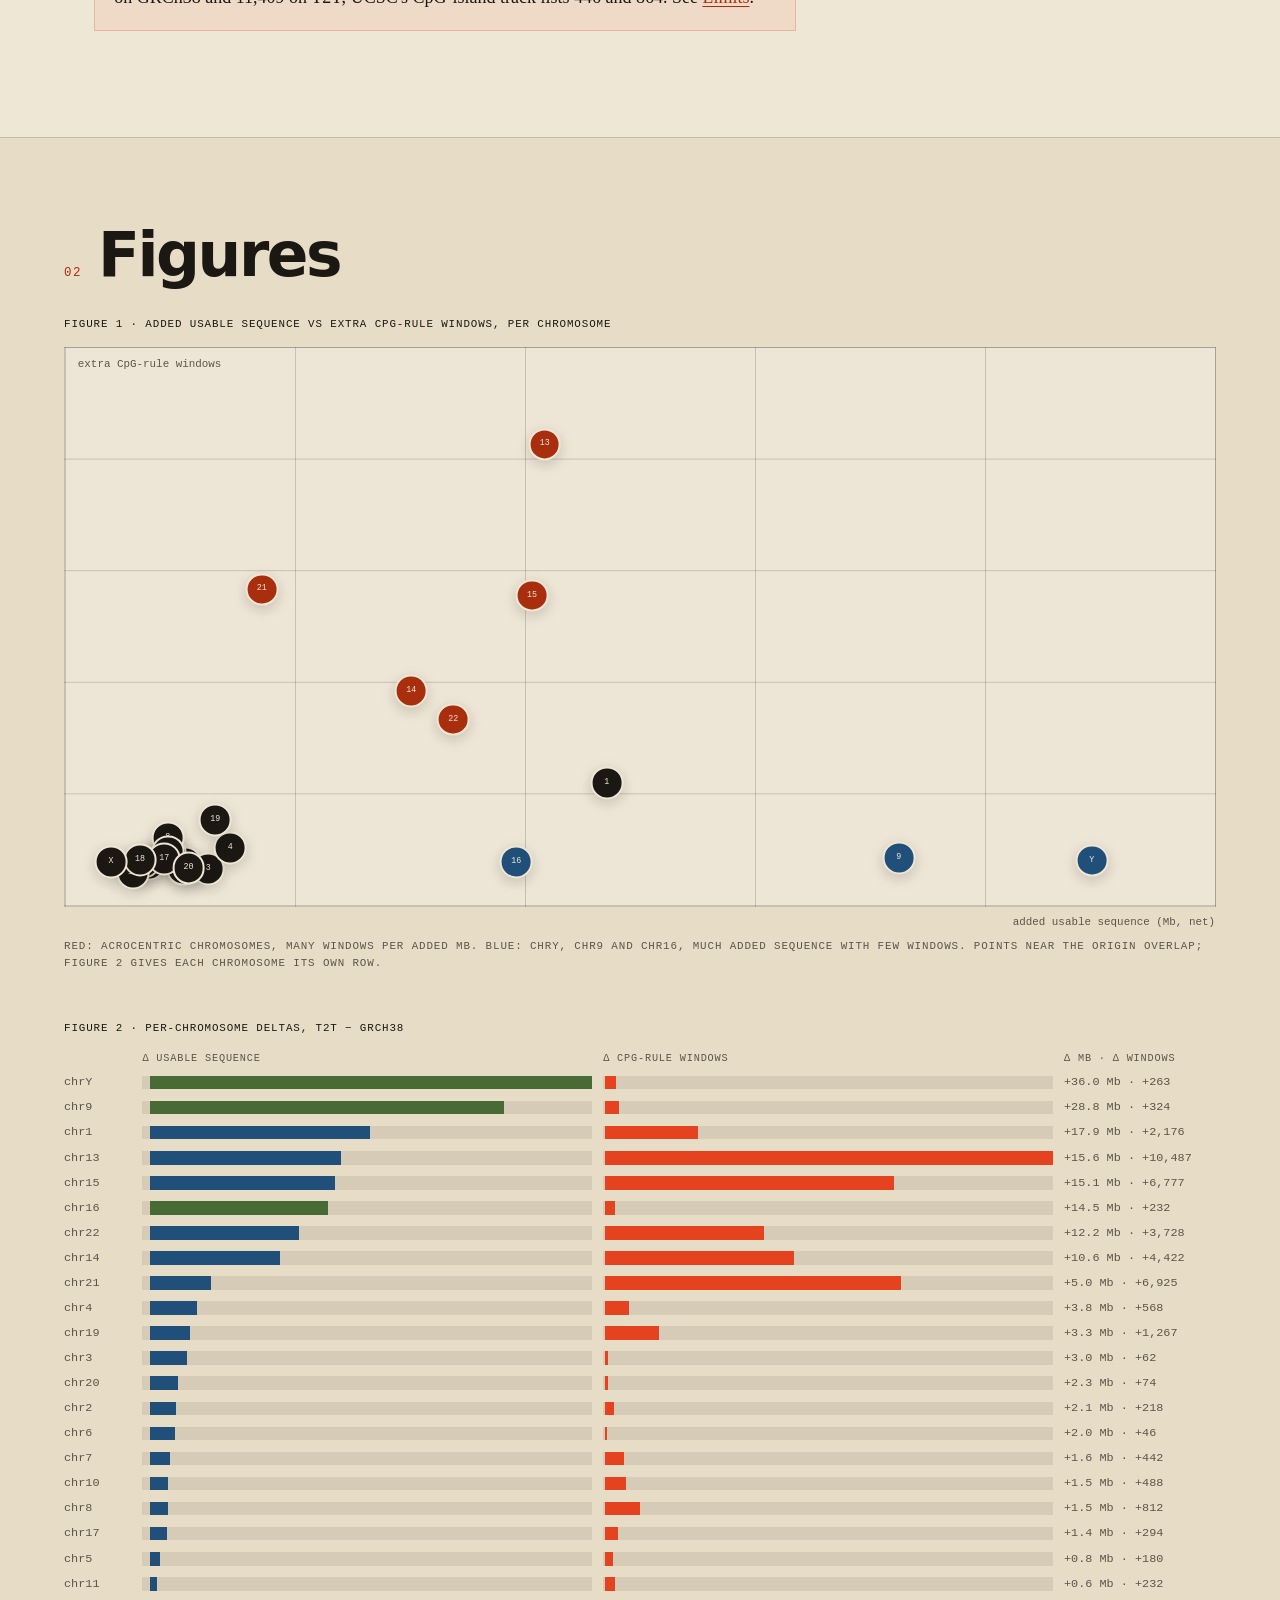
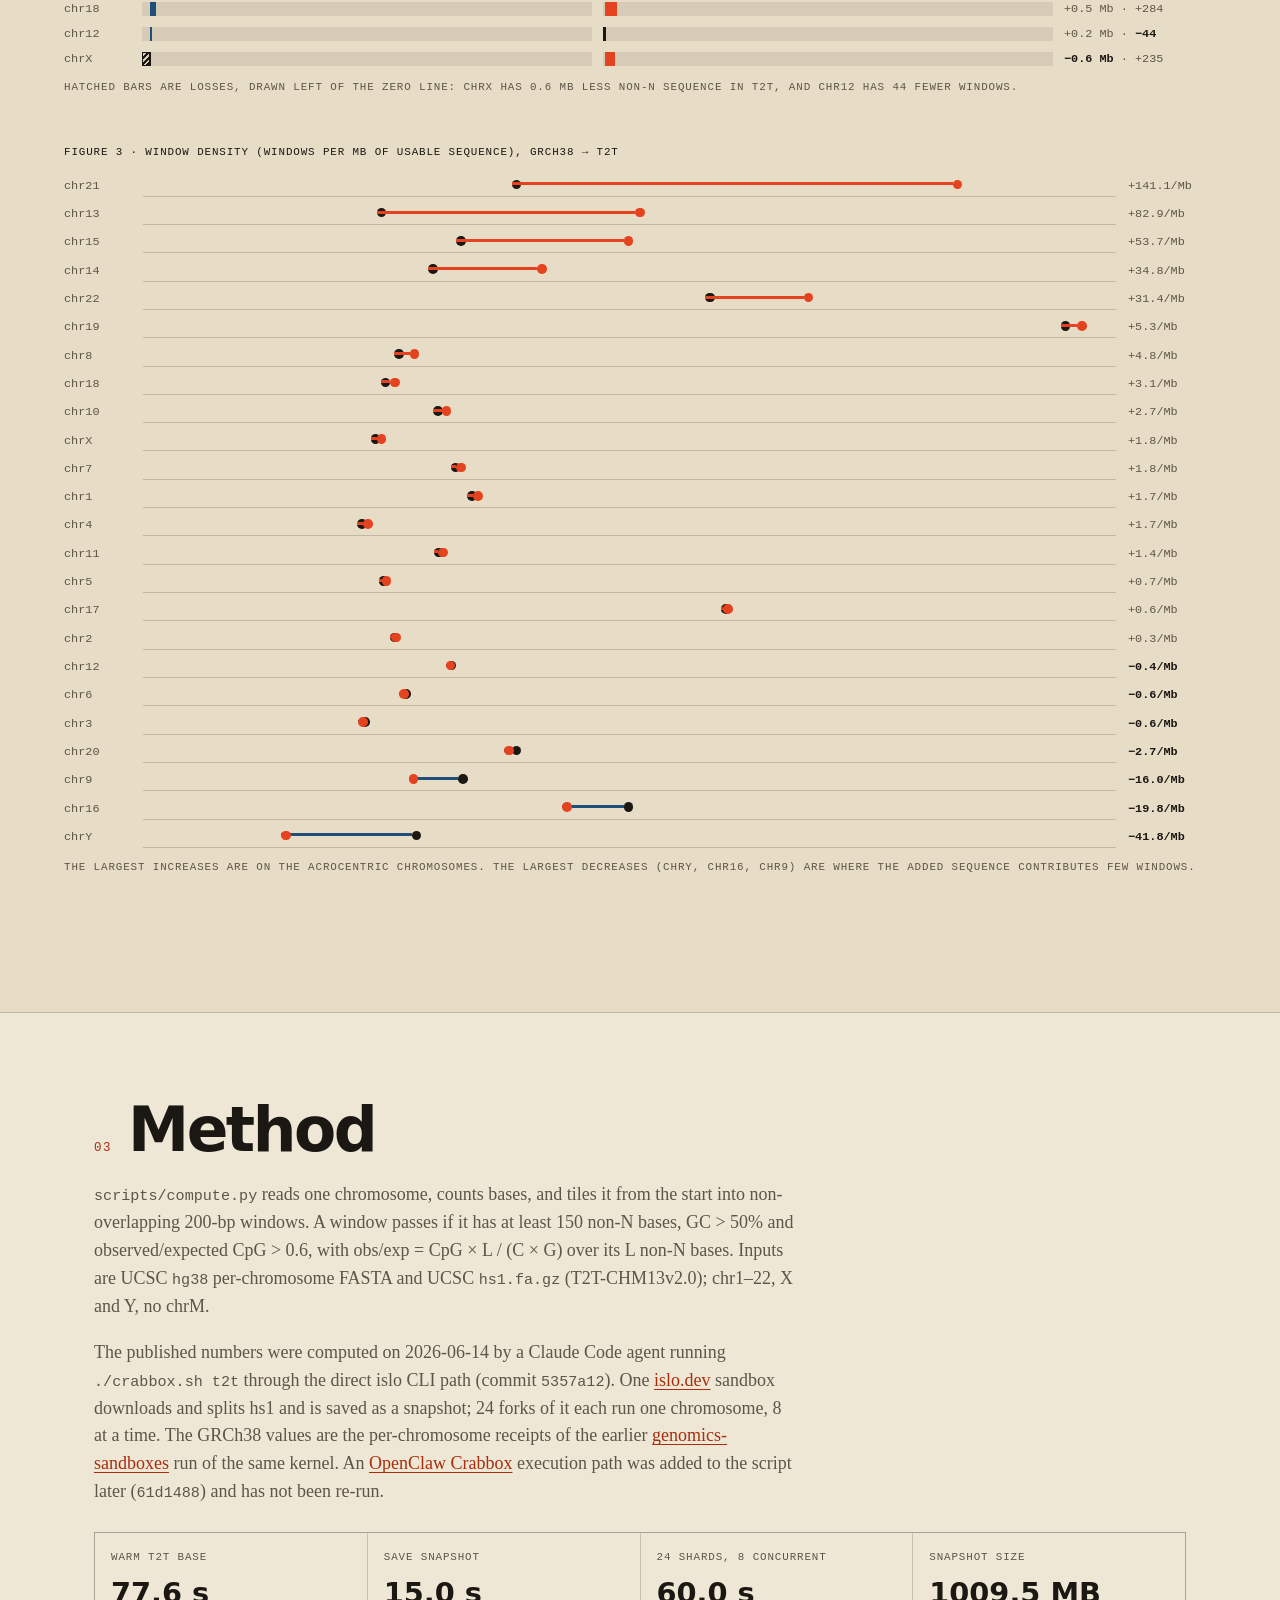
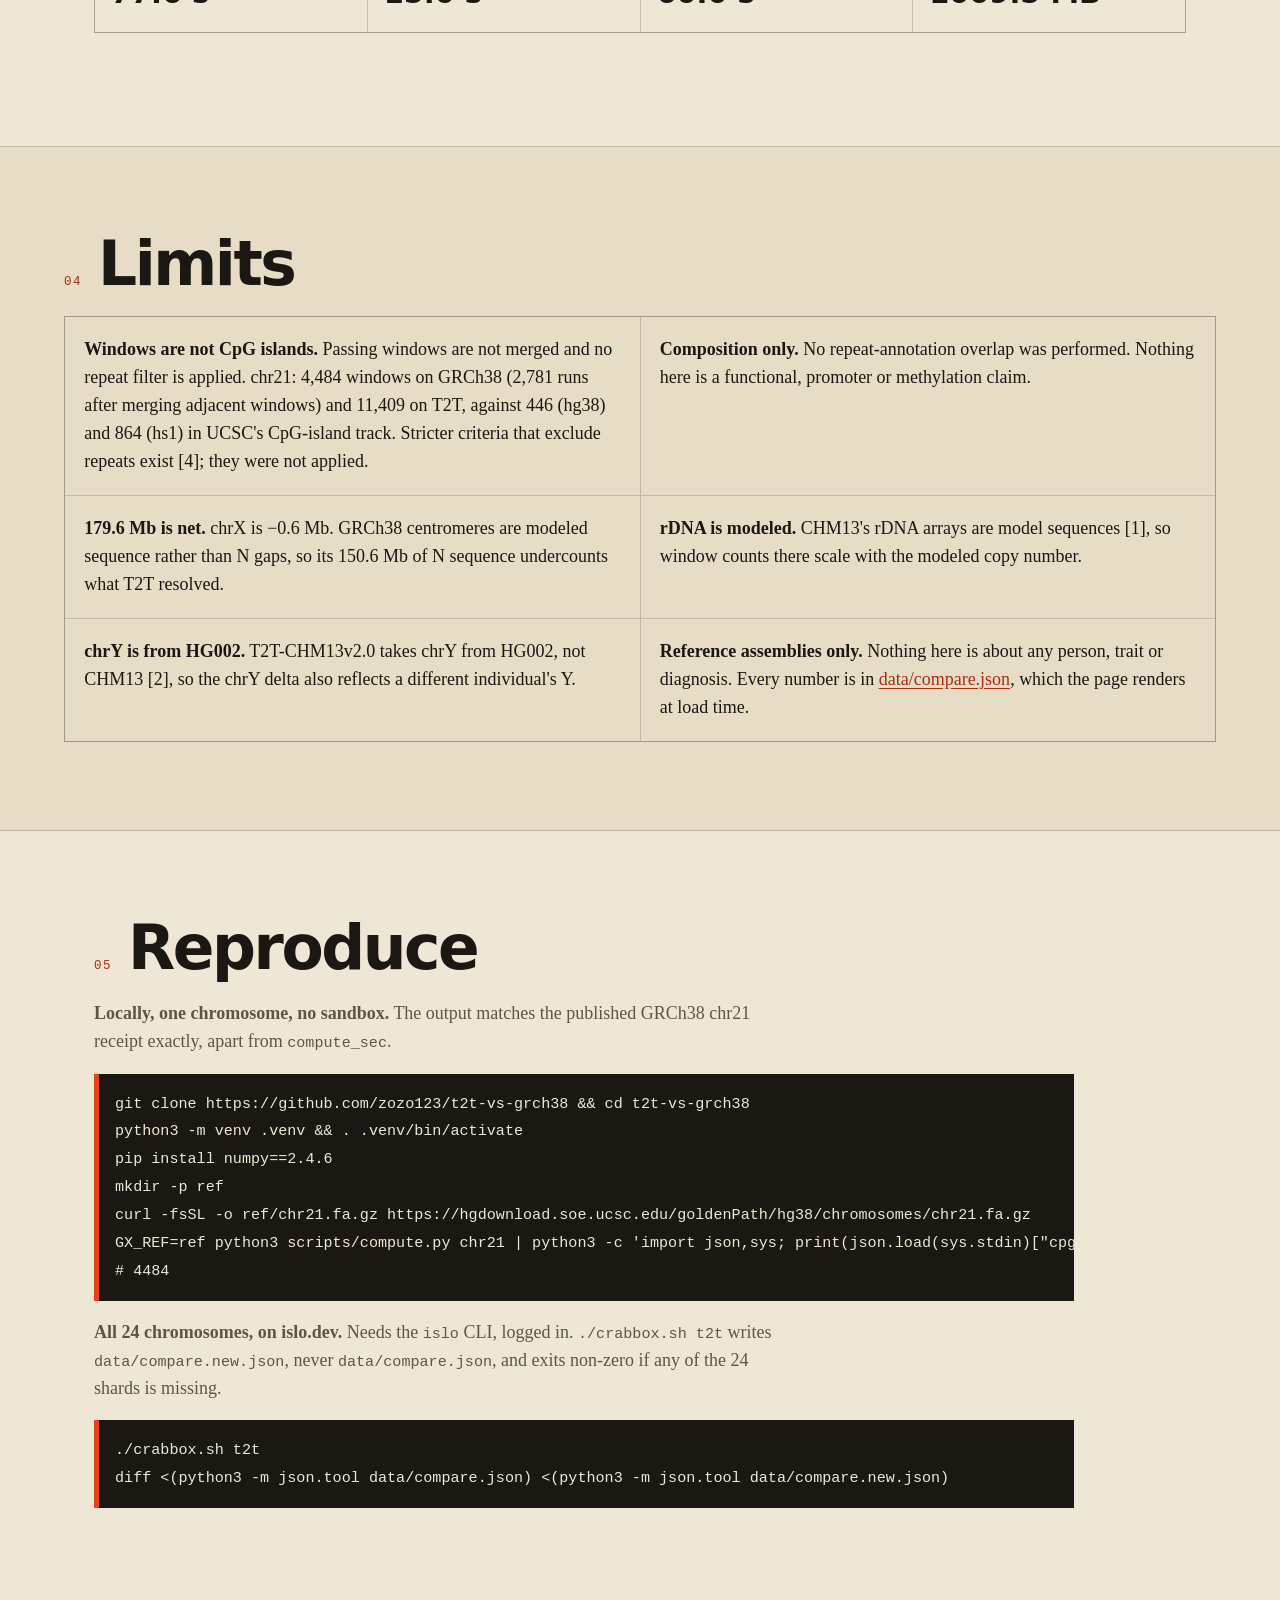
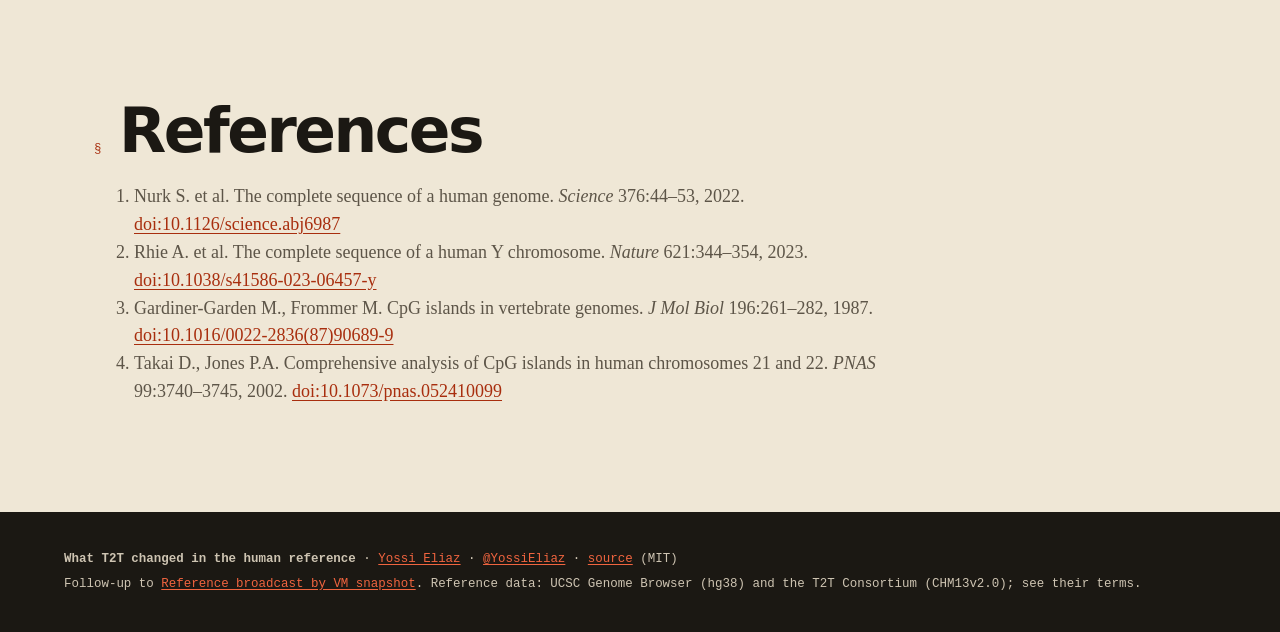
==== commit 187550df: "Keep the scatter x-axis label clear and name the figure regions At 375px the lowest points (chr9, ch" ====
--- a/index.html
+++ b/index.html
@@ -66,17 +66,17 @@
     <div class="section-head"><span>02</span><h2>Figures</h2></div>
     <figure>
       <figcaption>Figure 1 · Added usable sequence vs extra CpG-rule windows, per chromosome</figcaption>
-      <div id="scatter" class="scatter" aria-label="Chromosome scatter plot"></div>
-      <p class="note">Red: acrocentric chromosomes, many windows per added Mb. Blue: chrY, chr9 and chr16, much added sequence with few windows.</p>
+      <div id="scatter" class="scatter" role="img" aria-label="Scatter plot of added usable sequence against extra CpG-rule windows, one point per chromosome"></div>
+      <p class="note">Red: acrocentric chromosomes, many windows per added Mb. Blue: chrY, chr9 and chr16, much added sequence with few windows. Points near the origin overlap; Figure 2 gives each chromosome its own row.</p>
     </figure>
     <figure>
       <figcaption>Figure 2 · Per-chromosome deltas, T2T − GRCh38</figcaption>
-      <div id="bars" class="bars" aria-label="Per-chromosome delta bars"></div>
+      <div id="bars" class="bars" role="group" aria-label="Per-chromosome delta bars"></div>
       <p class="note">Hatched bars are losses, drawn left of the zero line: chrX has 0.6 Mb less non-N sequence in T2T, and chr12 has 44 fewer windows.</p>
     </figure>
     <figure>
       <figcaption>Figure 3 · Window density (windows per Mb of usable sequence), GRCh38 → T2T</figcaption>
-      <div id="density" class="density" aria-label="Density slope chart"></div>
+      <div id="density" class="density" role="group" aria-label="Density slope chart"></div>
       <p class="note">The largest increases are on the acrocentric chromosomes. The largest decreases (chrY, chr16, chr9) are where the added sequence contributes few windows.</p>
     </figure>
   </section>
--- a/styles.css
+++ b/styles.css
@@ -172,6 +172,7 @@
     linear-gradient(0deg, var(--rule) 1px, transparent 1px) 0 0 / 100% 20%,
     rgba(255,255,255,.28);
   border: 1px solid var(--rule);
+  margin-bottom: 1.9rem;
 }
 .pt {
   position: absolute;
@@ -196,7 +197,8 @@
   font-size: .68rem;
   color: var(--ink-2);
 }
-.axis.x { right: .8rem; bottom: .5rem; }
+/* below the plot box, so low points cannot cover it */
+.axis.x { right: 0; top: calc(100% + .45rem); }
 .axis.y { left: .8rem; top: .5rem; }
 .bars, .density { display: grid; gap: .42rem; }
 .barrow {
